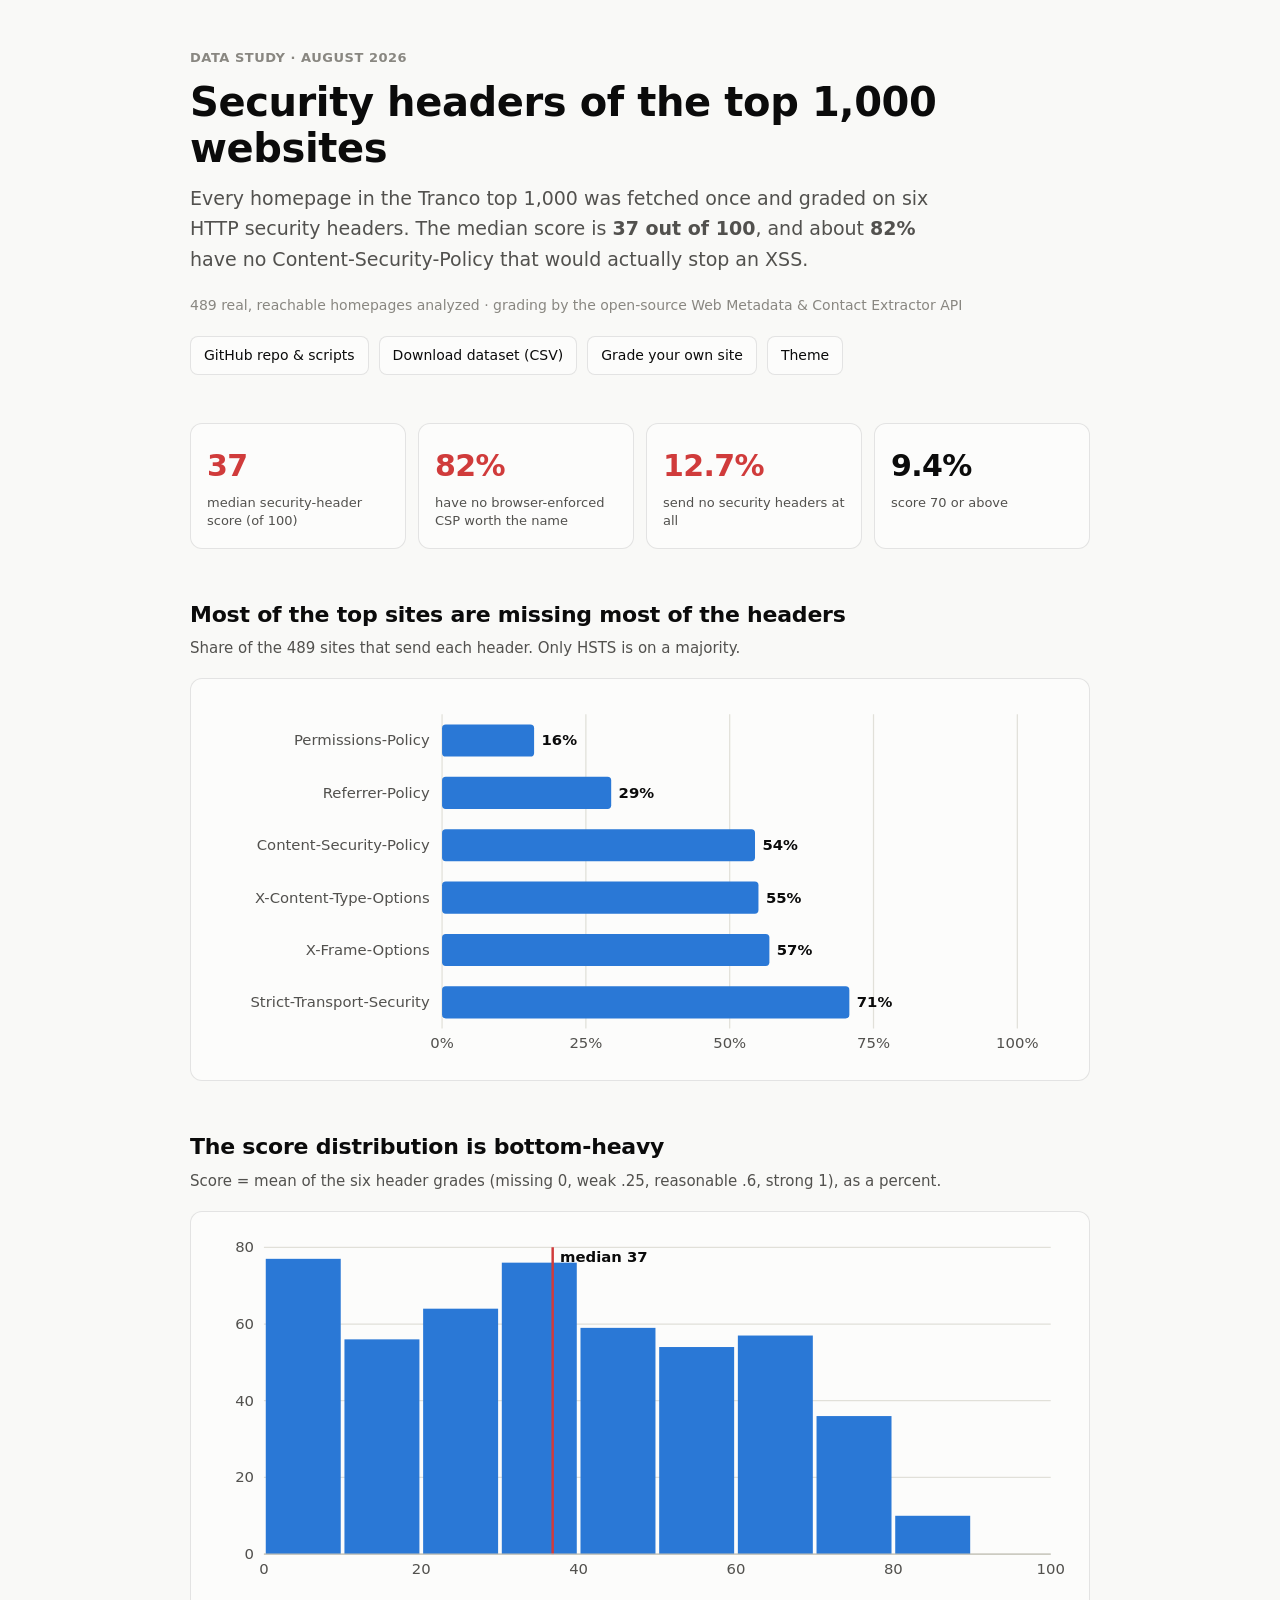
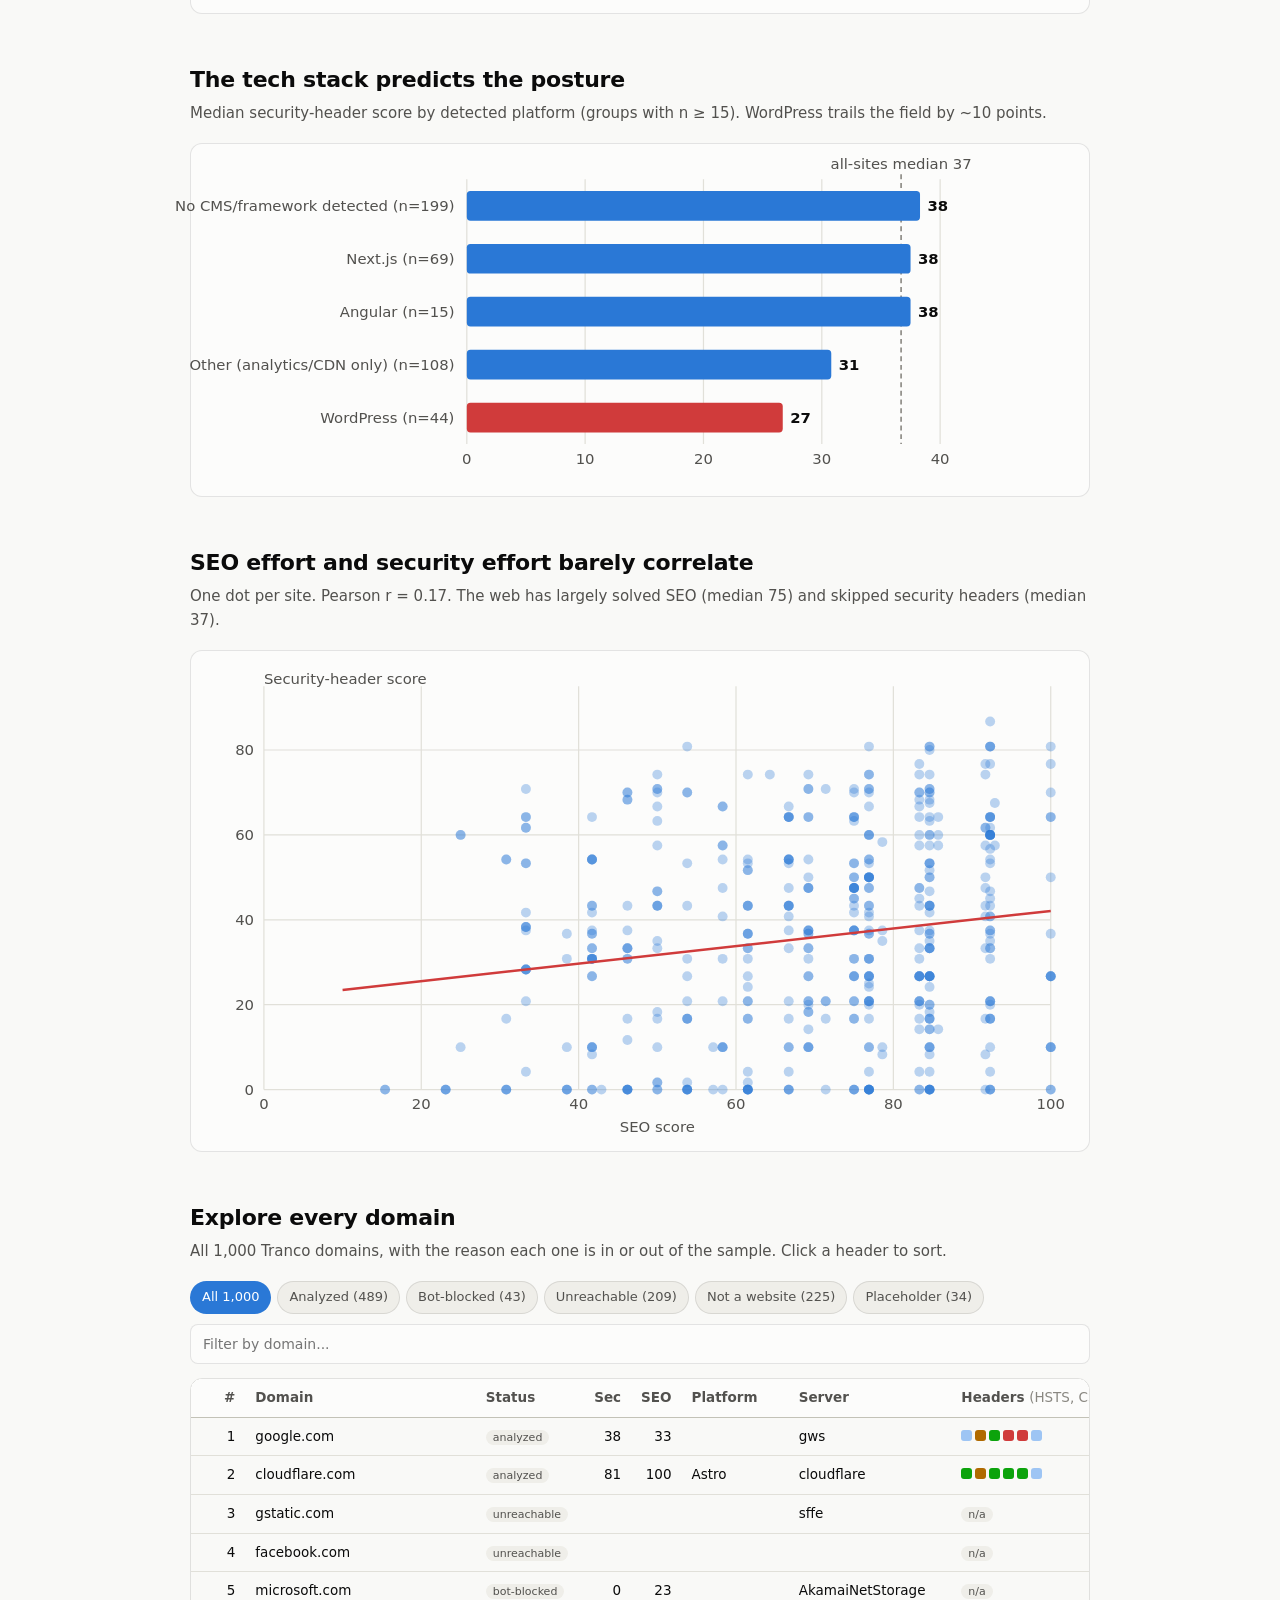
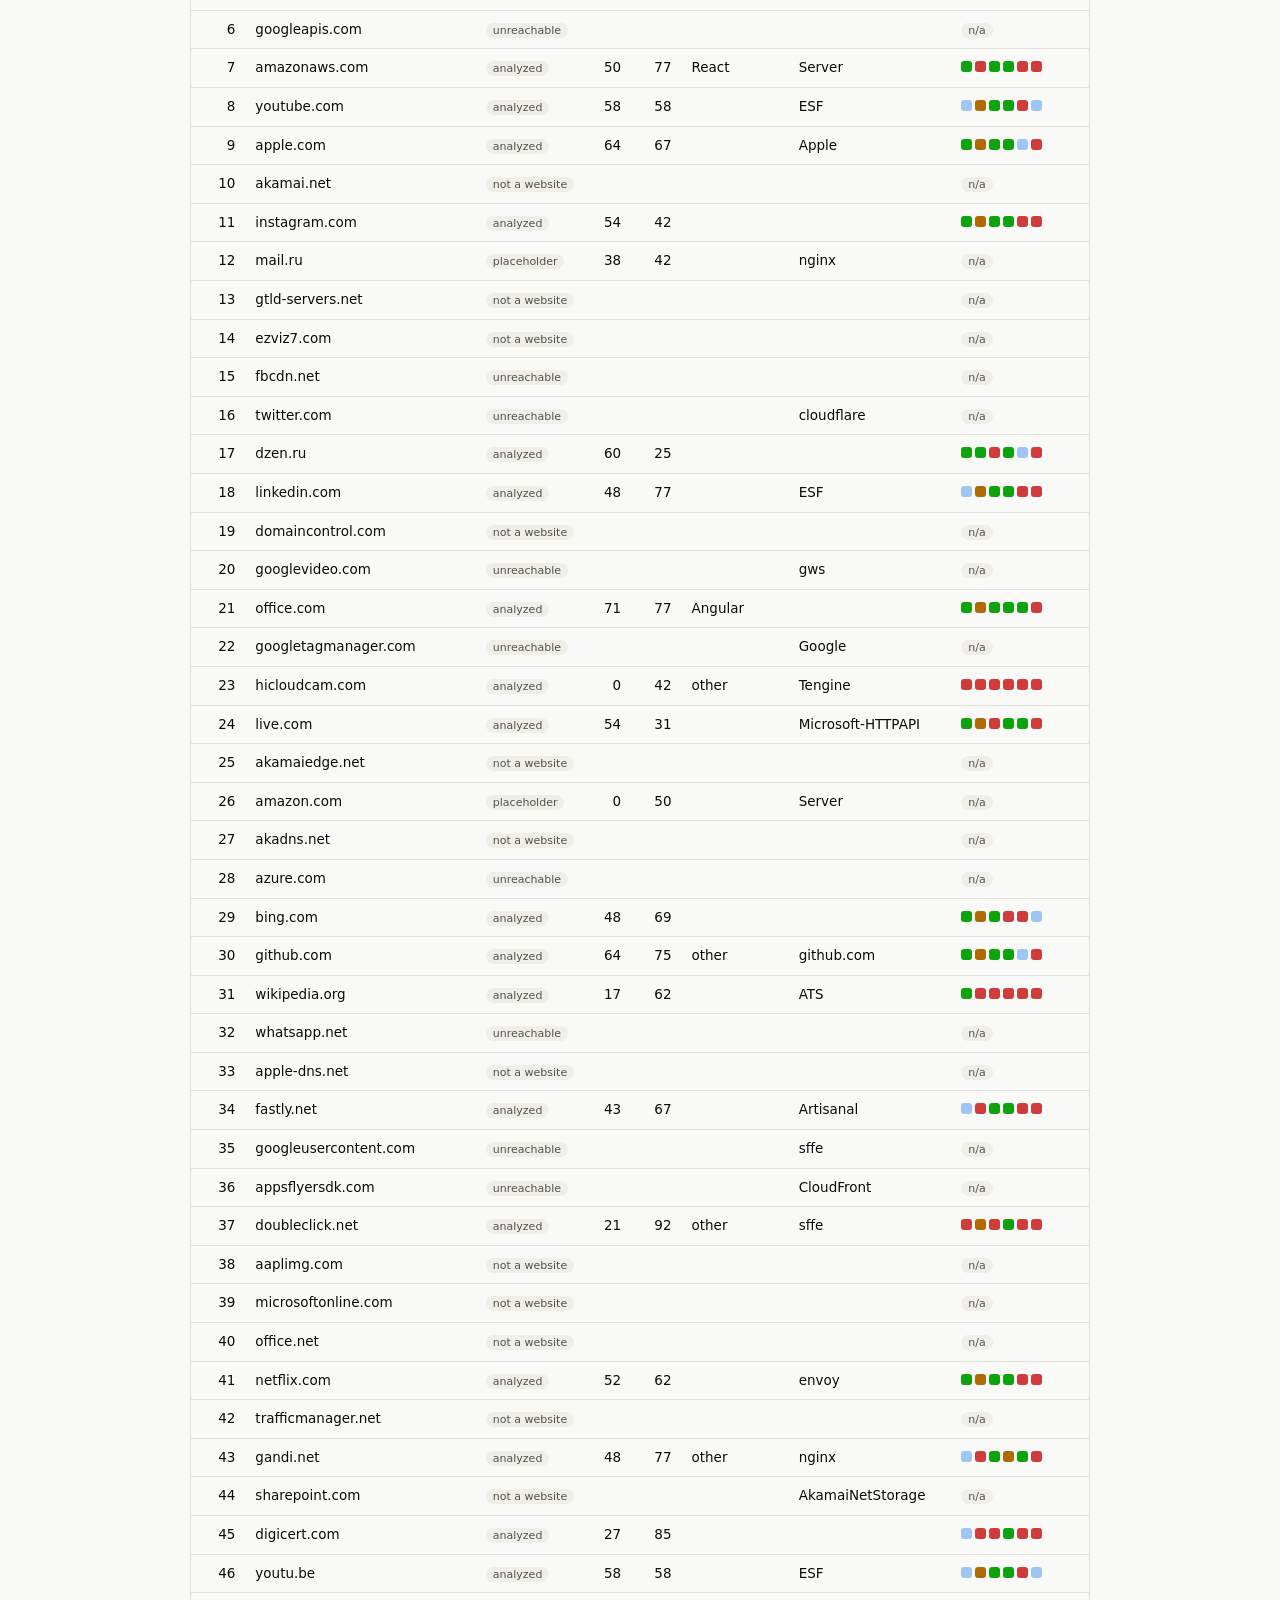
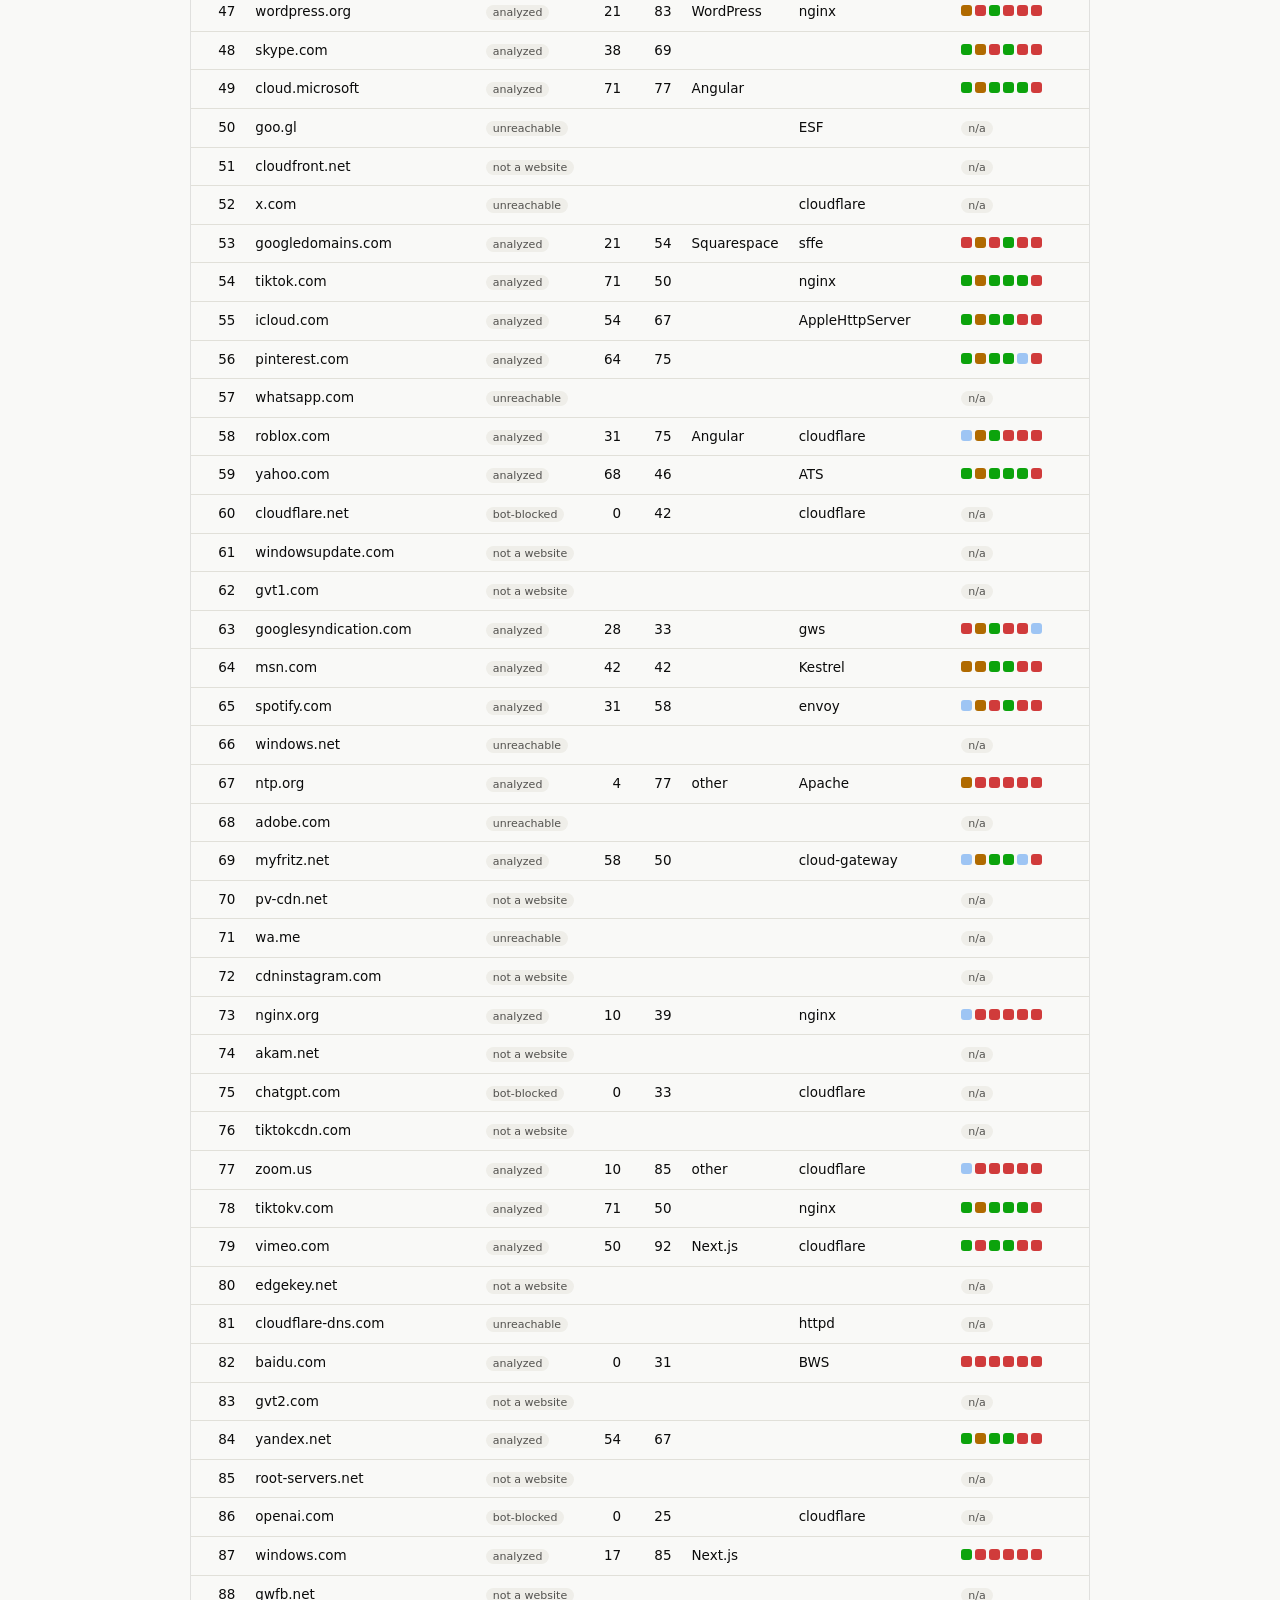
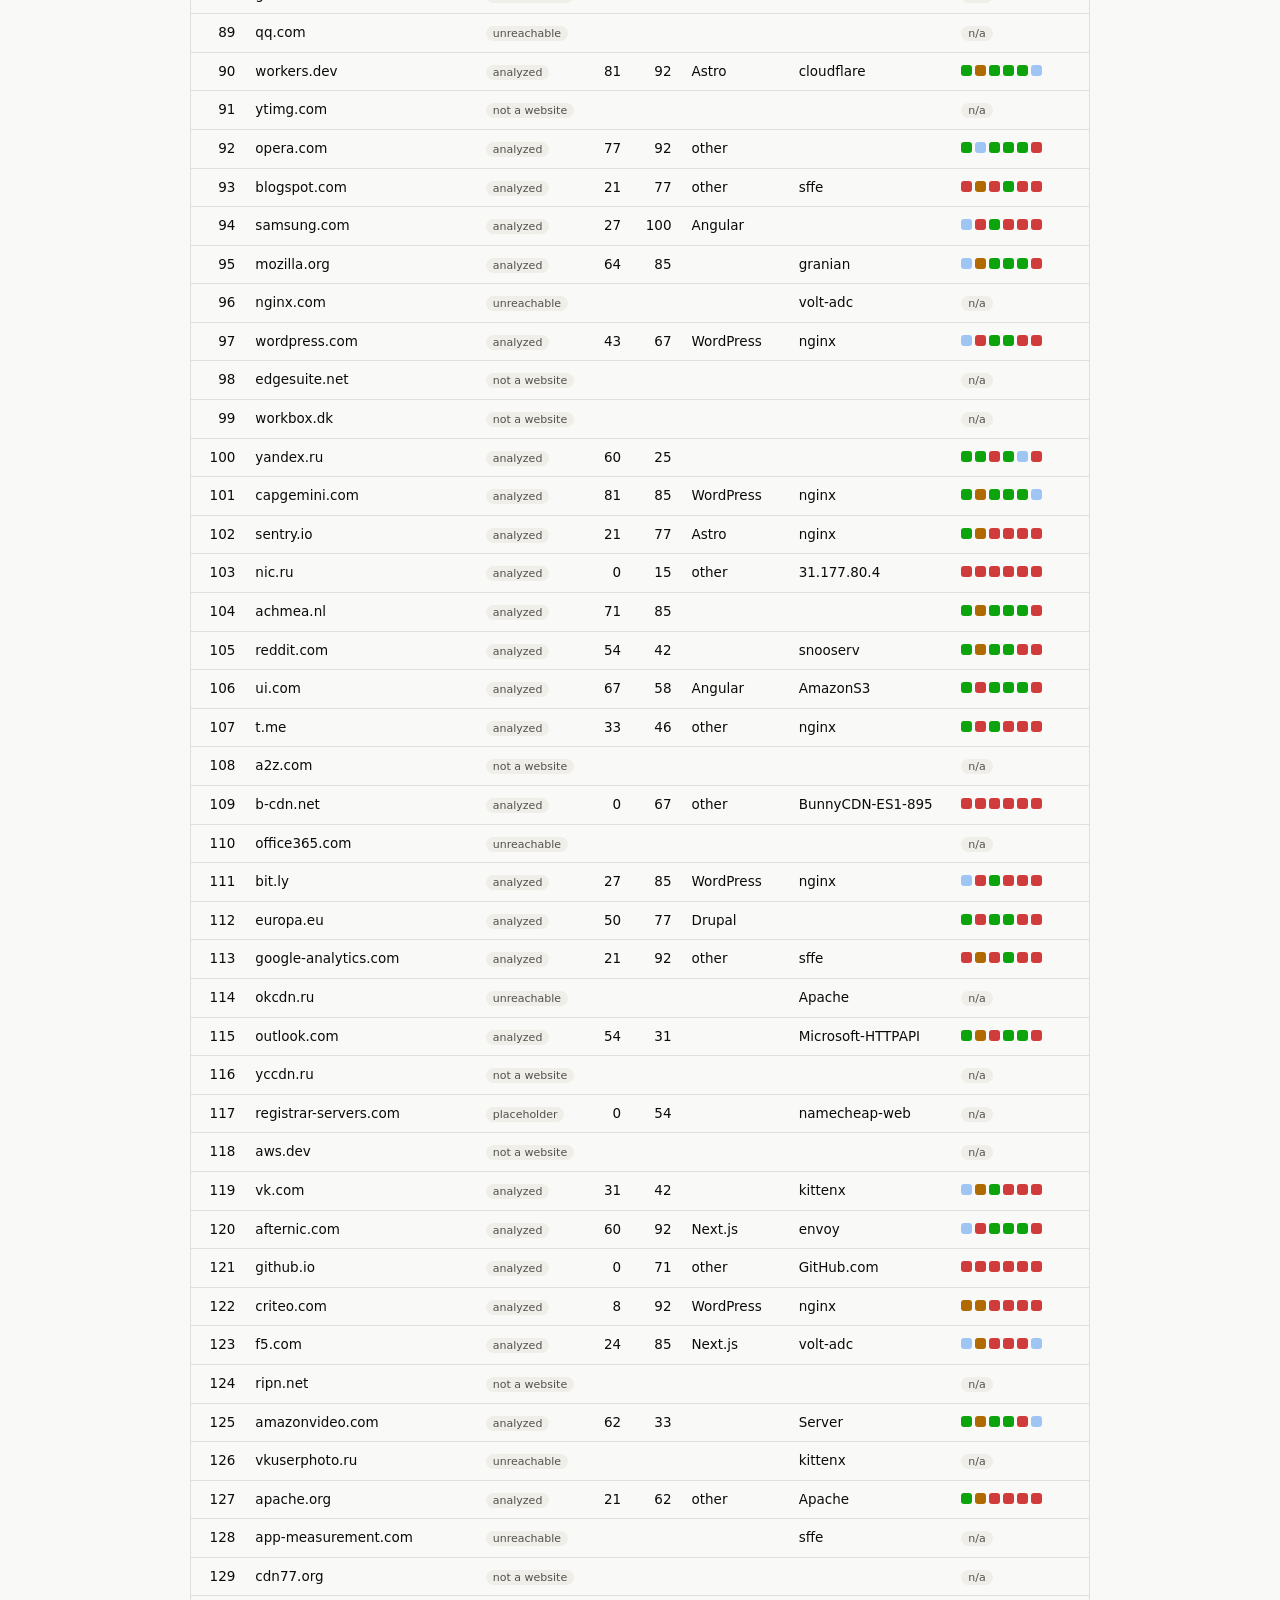
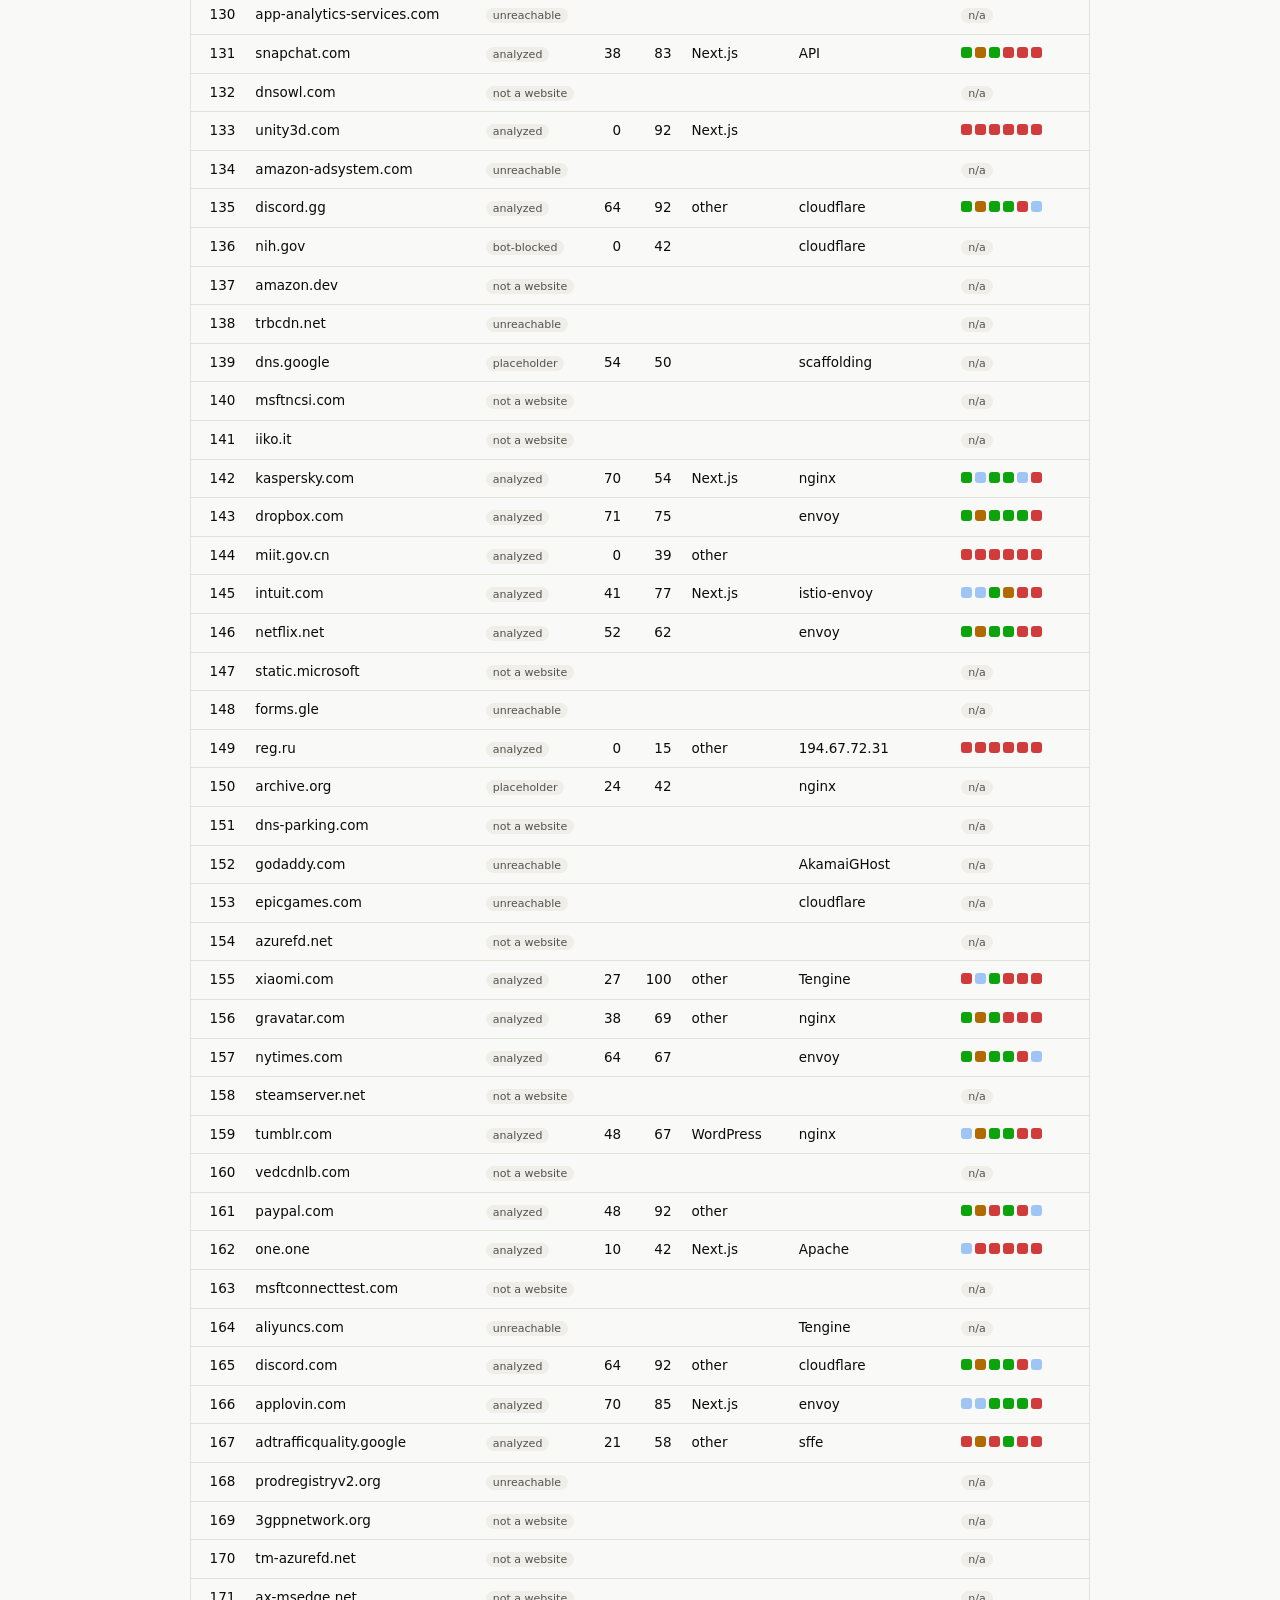
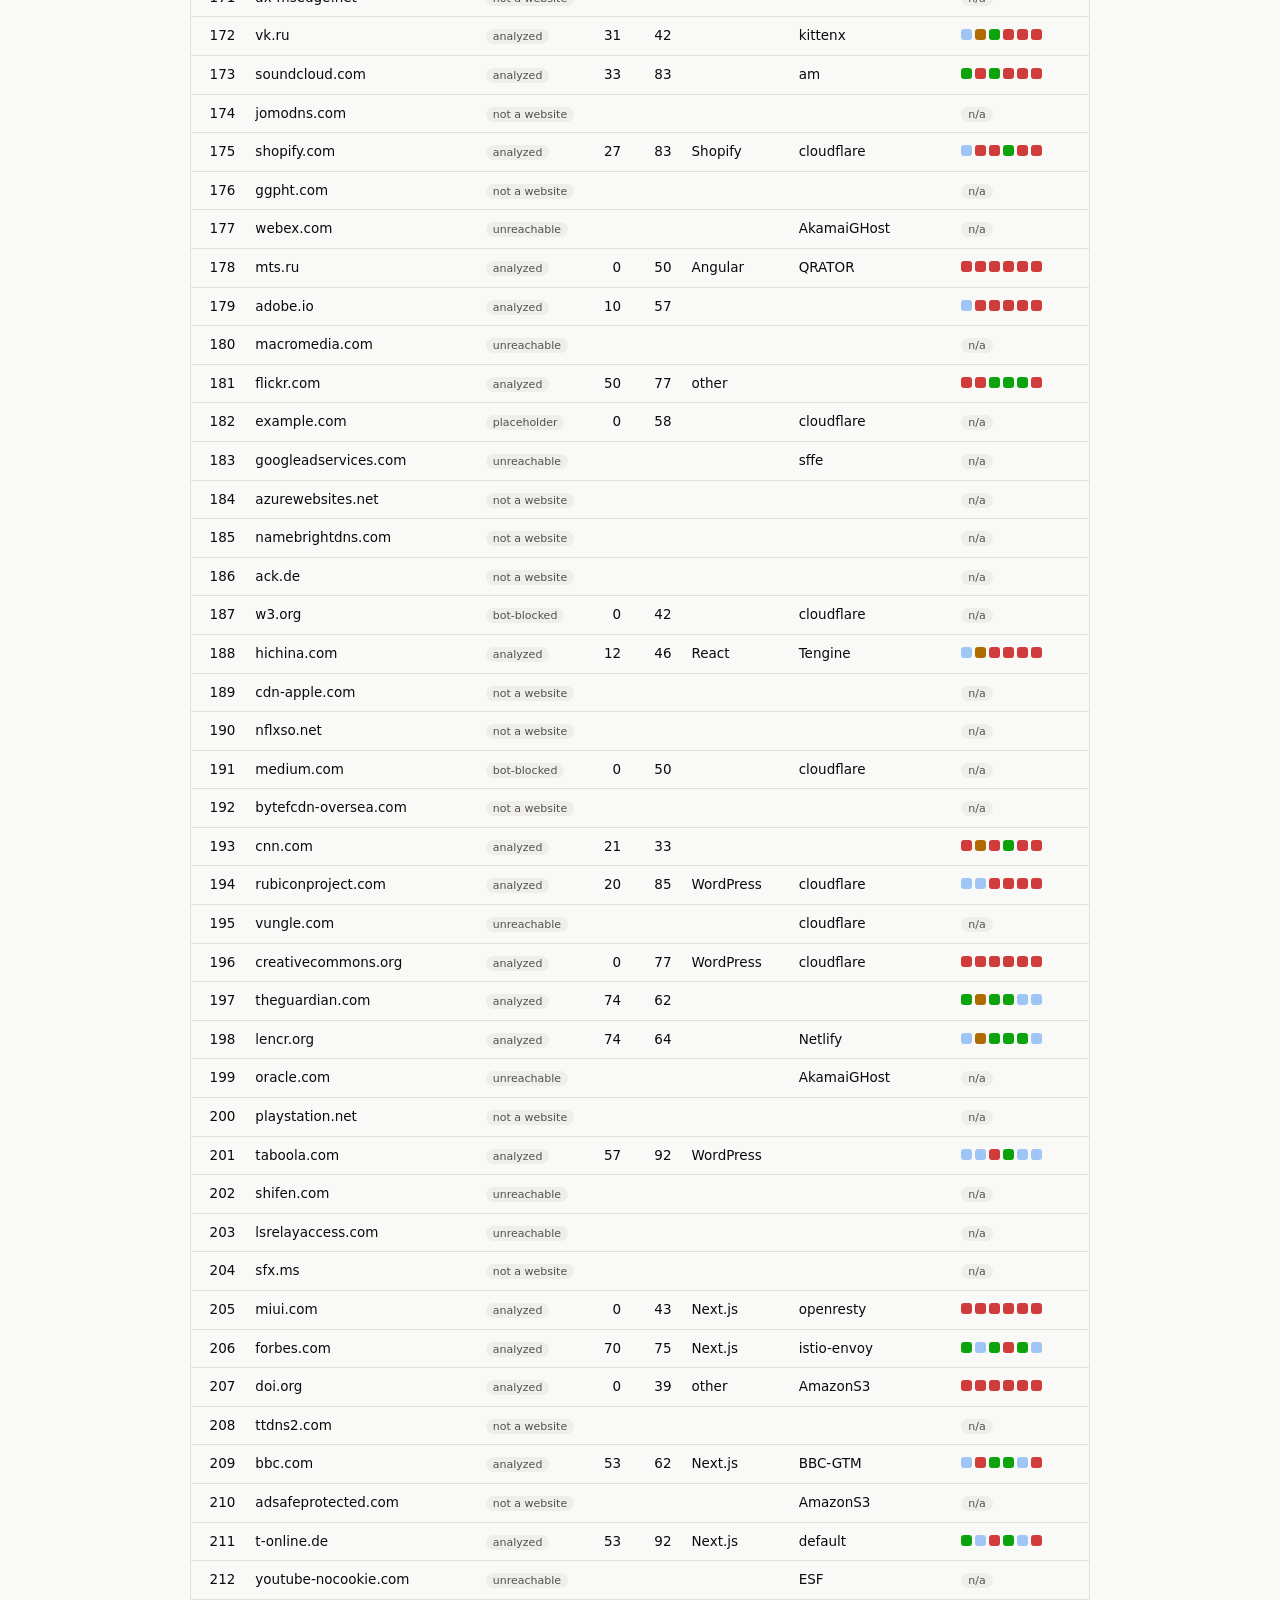
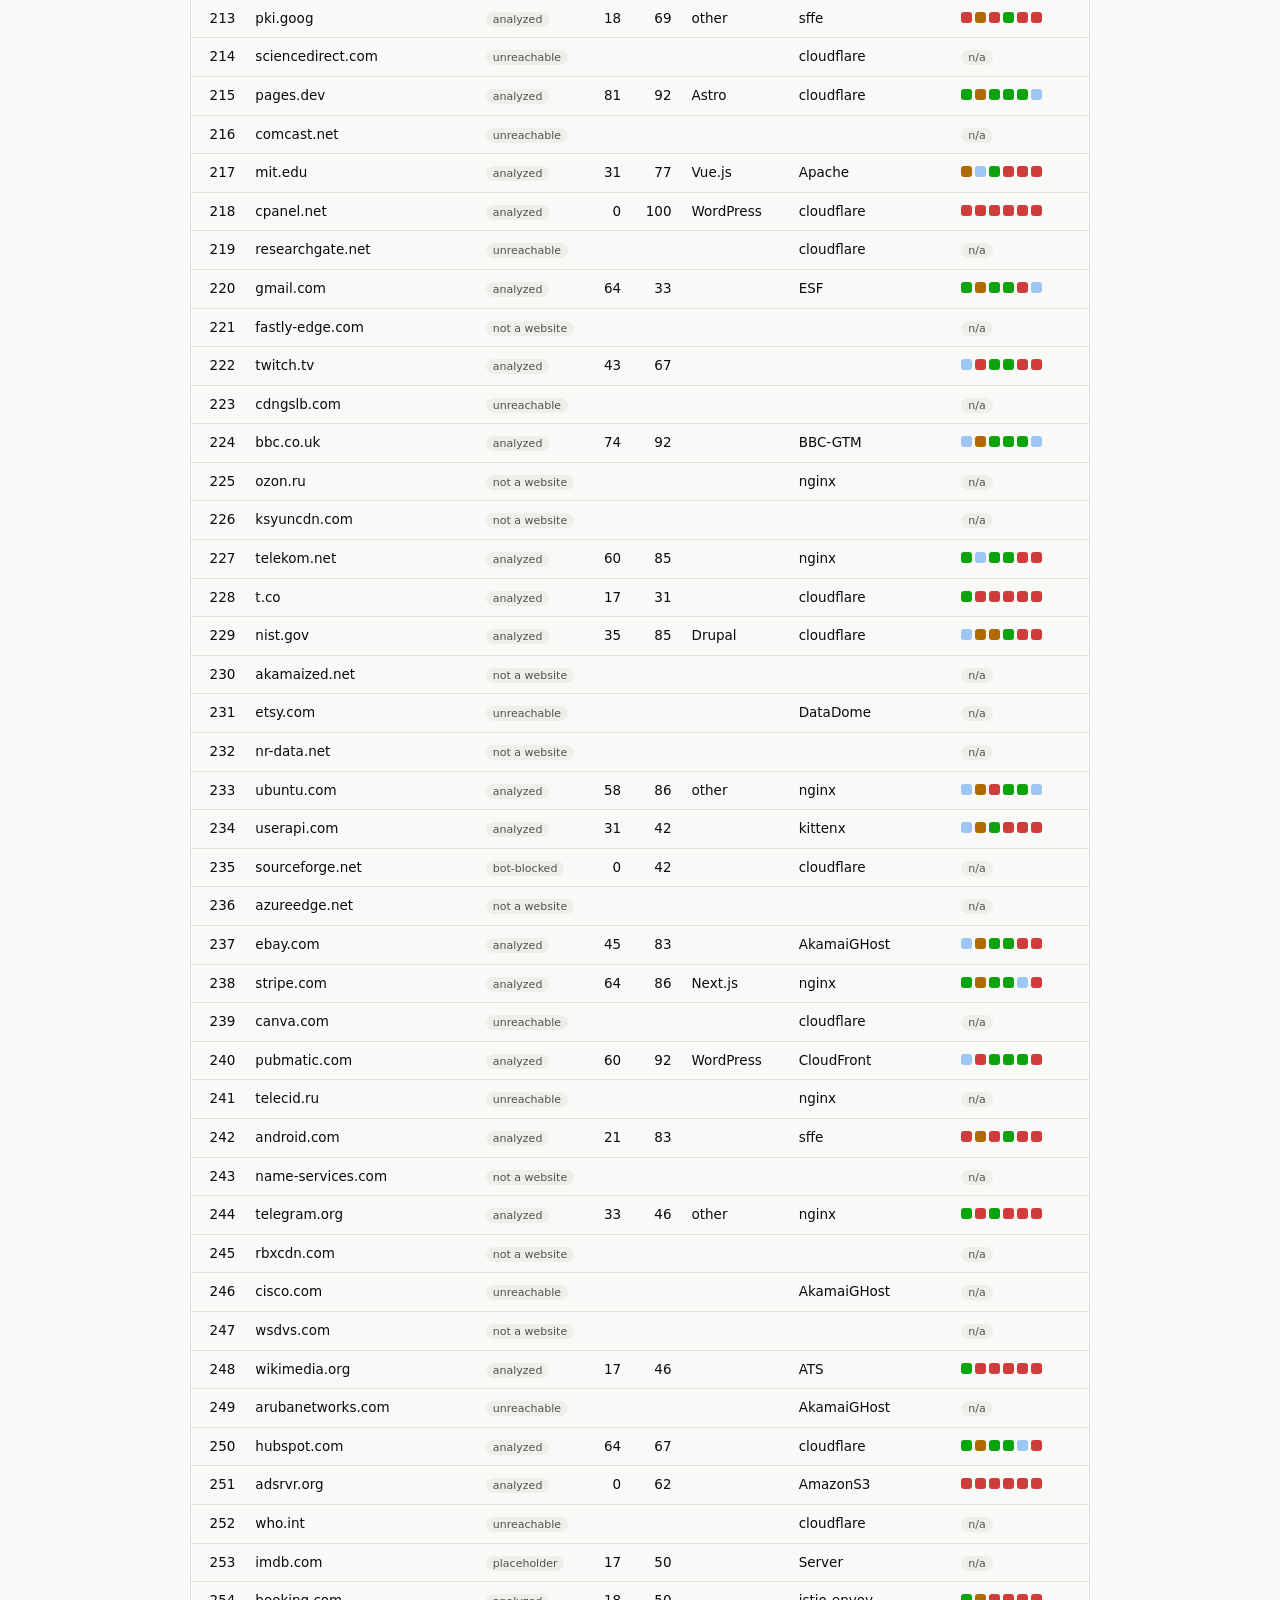
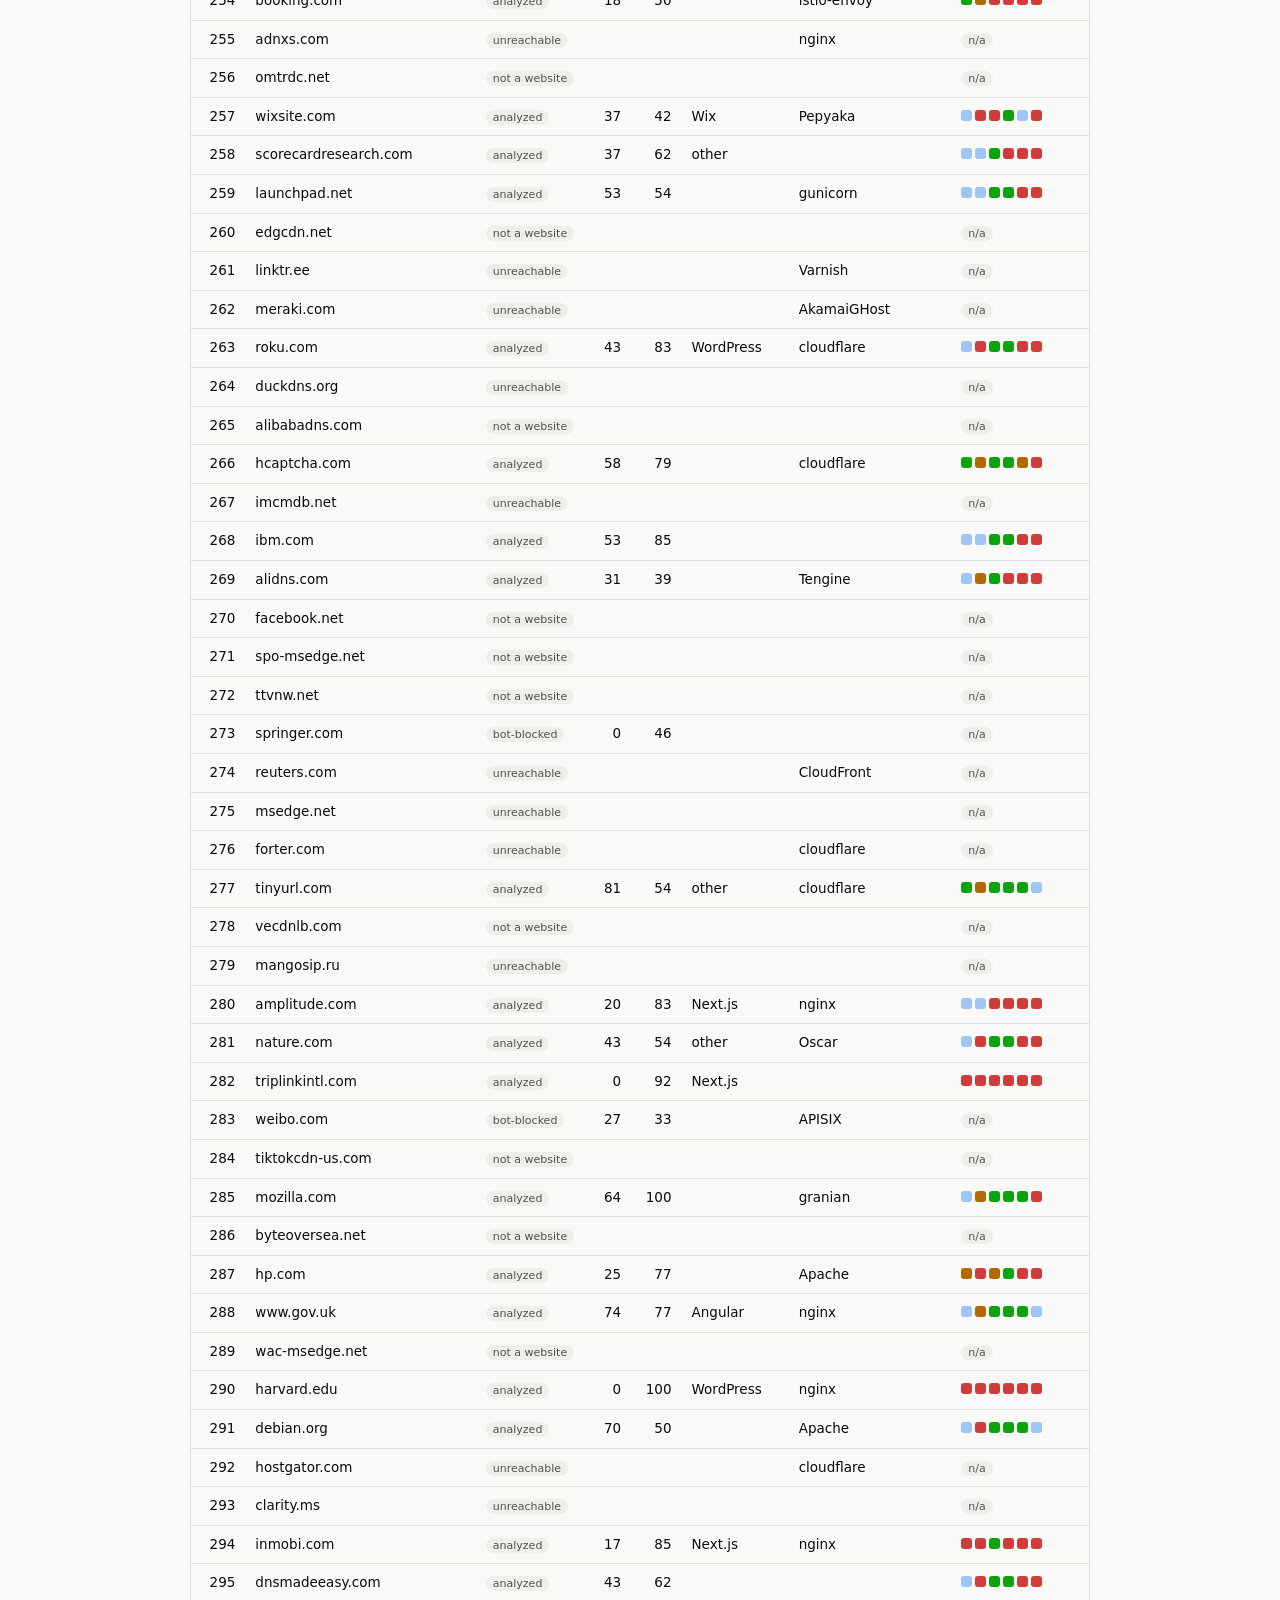
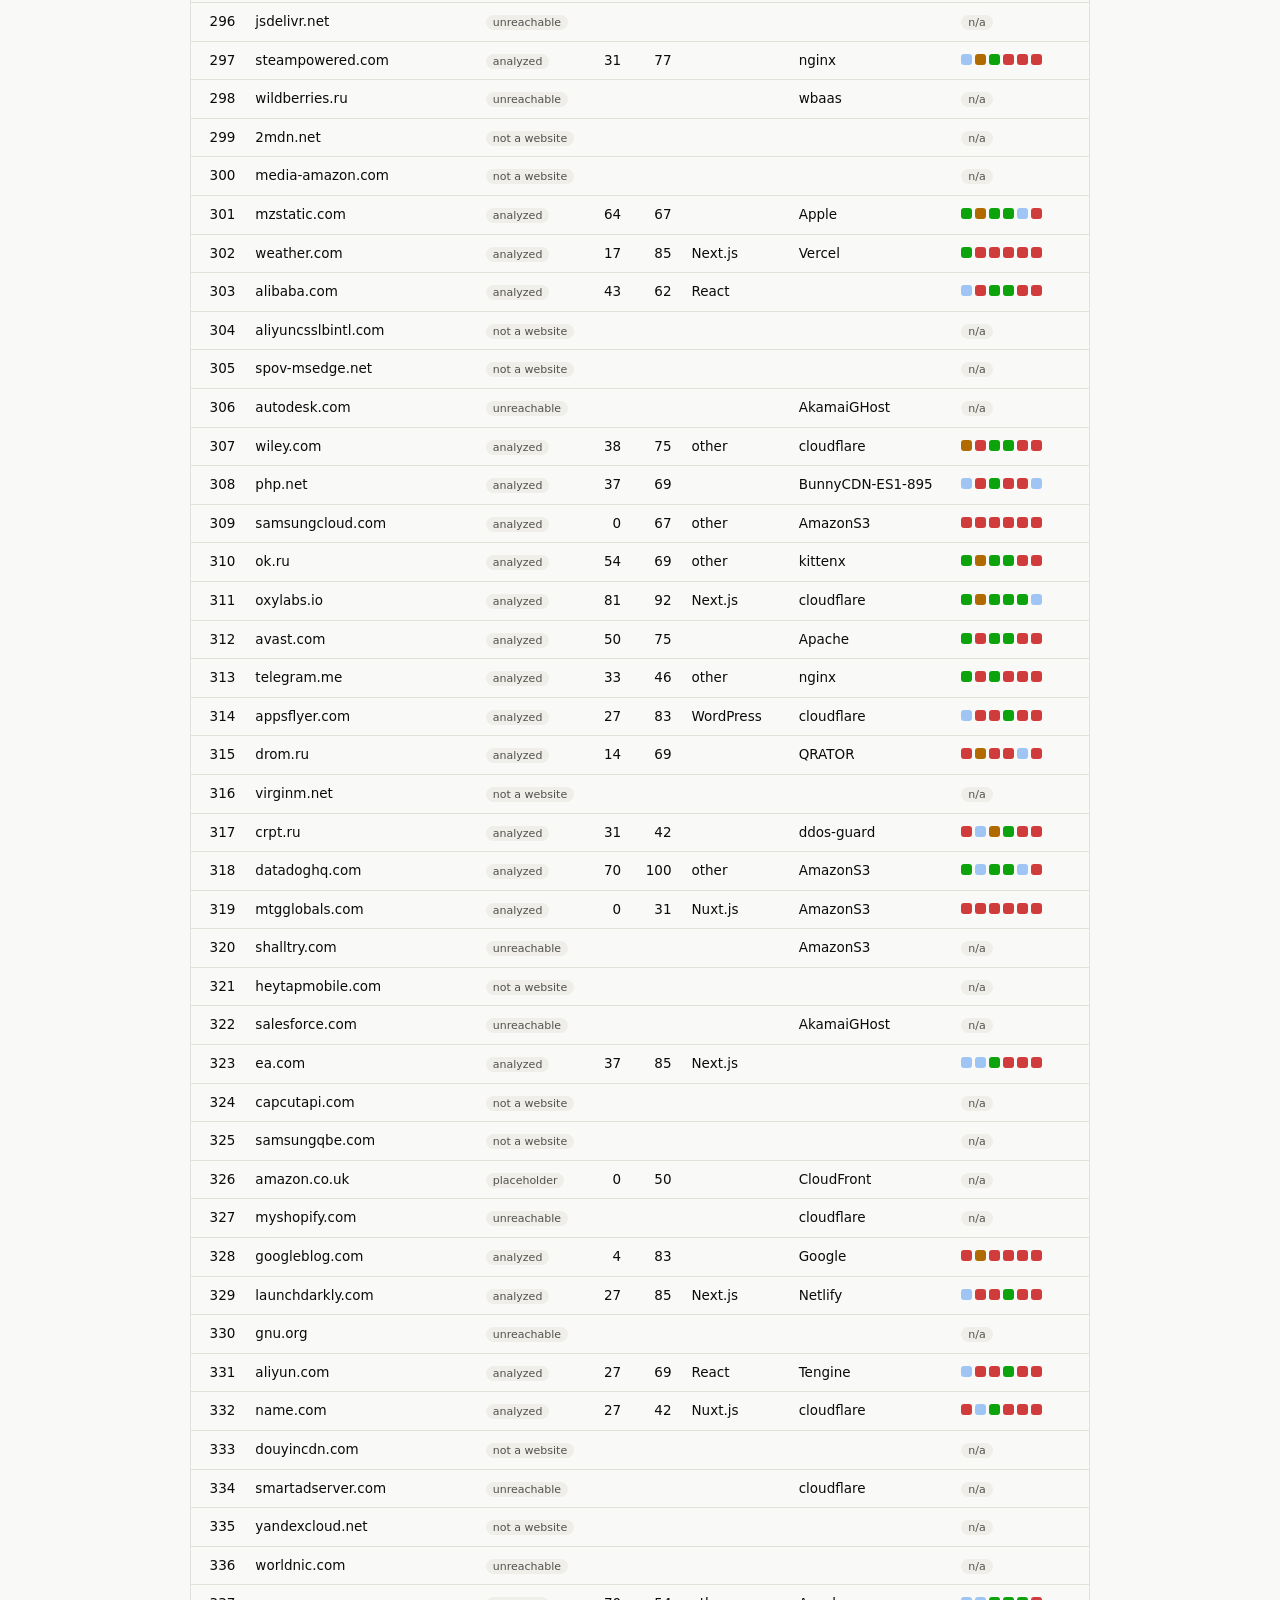
==== docs/index.html @ ee41d2f8 "Security headers of the top 1,000 websites: data study Scan of the Tranco top 1,000 homepages (Aug 2" ====
<!doctype html>
<html lang="en">
<head>
<meta charset="utf-8">
<meta name="viewport" content="width=device-width, initial-scale=1">
<title>Security headers of the top 1,000 websites</title>
<meta name="description" content="A snapshot of how the Tranco top 1,000 websites configure their HTTP security headers. Median score 37/100; 82% have no working Content-Security-Policy.">
<link rel="stylesheet" href="style.css">
</head>
<body>
<div class="wrap">

<header class="top">
  <div class="eyebrow">Data study &middot; August 2026</div>
  <h1>Security headers of the top 1,000 websites</h1>
  <p class="lede">Every homepage in the Tranco top&nbsp;1,000 was fetched once and graded on six
  HTTP security headers. The median score is <strong>37 out of 100</strong>, and about
  <strong>82%</strong> have no Content-Security-Policy that would actually stop an XSS.</p>
  <div class="meta">489 real, reachable homepages analyzed &middot; grading by the open-source Web Metadata &amp; Contact Extractor API</div>
  <div class="links">
    <a id="repo" href="#">GitHub repo &amp; scripts</a>
    <a id="csv" href="#">Download dataset (CSV)</a>
    <a id="api" href="#">Grade your own site</a>
    <button class="theme-btn" id="theme">Theme</button>
  </div>
</header>

<section class="tiles" id="tiles"></section>

<section class="block">
  <h2>Most of the top sites are missing most of the headers</h2>
  <p class="sub">Share of the 489 sites that send each header. Only HSTS is on a majority.</p>
  <div class="chart-card"><svg class="chart" id="c-adoption" viewBox="0 0 700 300"></svg></div>
</section>

<section class="block">
  <h2>The score distribution is bottom-heavy</h2>
  <p class="sub">Score = mean of the six header grades (missing 0, weak .25, reasonable .6, strong 1), as a percent.</p>
  <div class="chart-card"><svg class="chart" id="c-dist" viewBox="0 0 700 300"></svg></div>
</section>

<section class="block">
  <h2>The tech stack predicts the posture</h2>
  <p class="sub">Median security-header score by detected platform (groups with n&nbsp;&ge;&nbsp;15). WordPress trails the field by ~10 points.</p>
  <div class="chart-card"><svg class="chart" id="c-plat" viewBox="0 0 700 260"></svg></div>
</section>

<section class="block">
  <h2>SEO effort and security effort barely correlate</h2>
  <p class="sub">One dot per site. Pearson r = 0.17. The web has largely solved SEO (median 75) and skipped security headers (median 37).</p>
  <div class="chart-card"><svg class="chart" id="c-scatter" viewBox="0 0 700 380"></svg></div>
</section>

<section class="block explorer">
  <h2>Explore every domain</h2>
  <p class="sub">All 1,000 Tranco domains, with the reason each one is in or out of the sample. Click a header to sort.</p>
  <div class="controls">
    <div class="chips" id="chips"></div>
    <input class="search" id="search" type="search" placeholder="Filter by domain...">
  </div>
  <div class="tbl-scroll">
    <table>
      <thead><tr>
        <th class="num" data-k="r">#</th>
        <th data-k="d">Domain</th>
        <th data-k="c">Status</th>
        <th class="num" data-k="sec">Sec</th>
        <th class="num" data-k="seo">SEO</th>
        <th data-k="p">Platform</th>
        <th data-k="srv">Server</th>
        <th>Headers <span style="font-weight:400;color:var(--muted)">(HSTS, CSP, frame, nosniff, referrer, permissions)</span></th>
      </tr></thead>
      <tbody id="tbody"></tbody>
    </table>
  </div>
  <div class="legend">
    <span><i class="d d3"></i> strong</span>
    <span><i class="d d2"></i> reasonable</span>
    <span><i class="d d1"></i> weak / report-only</span>
    <span><i class="d d0"></i> missing</span>
    <span class="count" id="count"></span>
  </div>
</section>

<section class="block method">
  <h2>Method &amp; limitations</h2>
  <p>One <code>GET https://&lt;domain&gt;</code> per site in August 2026, redirects followed, from a
  single European vantage point. Headers graded by the open-source Web Metadata &amp; Contact
  Extractor API: a CSP containing <code>unsafe-inline</code>, <code>unsafe-eval</code> or a
  wildcard source is graded <b>weak</b>, not strong.</p>
  <p>Of the 1,000 Tranco domains: 225 are infrastructure (DNS-only CDN / cloud endpoints that
  serve no site), 209 were unreachable (timeout, geo-block, paywall, apex quirk), 43 returned a
  bot-challenge or WAF page, and 34 served a placeholder. The 489 that remain are what every
  figure here is based on. The excluded sites lean toward the heavily bot-protected, so the real
  picture is if anything slightly worse than shown.</p>
  <p>Code, raw responses and this page are MIT-licensed in the repo. The domain list is from
  <a href="https://tranco-list.eu/">Tranco</a> and carries its own terms.</p>
</section>

<footer>
  Built with the <a id="api2" href="#">Web Metadata &amp; Contact Extractor API</a>.
  Reproduce it: <code>python scan.py 1000 &amp;&amp; python analyze.py &amp;&amp; python make_charts.py</code>.
</footer>

</div>
<div class="tip" id="tip"></div>
<script src="data.js"></script>
<script src="app.js"></script>
</body>
</html>
---- docs/style.css ----
:root {
  color-scheme: light;
  --plane:        #f9f9f7;
  --surface:      #fcfcfb;
  --ink:          #0b0b0b;
  --ink-2:        #52514e;
  --muted:        #898781;
  --grid:         #e1e0d9;
  --base:         #c3c2b7;
  --border:       rgba(11,11,11,0.10);
  --blue:         #2a78d6;
  --blue-soft:    #9ec5f4;
  --red:          #d03b3b;
  --good:         #0ca30c;
  --warn:         #b06a00;
  --chip:         #efeee9;
}
@media (prefers-color-scheme: dark) {
  :root:not([data-theme="light"]) {
    color-scheme: dark;
    --plane:      #0d0d0d;
    --surface:    #1a1a19;
    --ink:        #ffffff;
    --ink-2:      #c3c2b7;
    --muted:      #8f8d86;
    --grid:       #2c2c2a;
    --base:       #383835;
    --border:     rgba(255,255,255,0.10);
    --blue:       #3987e5;
    --blue-soft:  #29466b;
    --red:        #e66767;
    --good:       #1fb01f;
    --warn:       #d69a3a;
    --chip:       #26261f;
  }
}
:root[data-theme="dark"] {
  color-scheme: dark;
  --plane:      #0d0d0d;
  --surface:    #1a1a19;
  --ink:        #ffffff;
  --ink-2:      #c3c2b7;
  --muted:      #8f8d86;
  --grid:       #2c2c2a;
  --base:       #383835;
  --border:     rgba(255,255,255,0.10);
  --blue:       #3987e5;
  --blue-soft:  #29466b;
  --red:        #e66767;
  --good:       #1fb01f;
  --warn:       #d69a3a;
  --chip:       #26261f;
}

* { box-sizing: border-box; }
body {
  margin: 0;
  background: var(--plane);
  color: var(--ink);
  font: 16px/1.6 system-ui, -apple-system, "Segoe UI", Roboto, sans-serif;
  -webkit-font-smoothing: antialiased;
}
.wrap { max-width: 940px; margin: 0 auto; padding: 0 20px; }
a { color: var(--blue); text-decoration: none; }
a:hover { text-decoration: underline; }

header.top { padding: 48px 0 8px; }
.eyebrow { font-size: 13px; letter-spacing: .04em; text-transform: uppercase; color: var(--muted); font-weight: 600; }
h1 { font-size: clamp(28px, 5vw, 40px); line-height: 1.15; margin: 10px 0 12px; letter-spacing: -0.01em; }
.lede { font-size: 19px; color: var(--ink-2); margin: 0 0 20px; max-width: 62ch; }
.meta { font-size: 14px; color: var(--muted); }
.links { display: flex; flex-wrap: wrap; gap: 10px; margin: 20px 0 0; }
.links a, .theme-btn {
  border: 1px solid var(--border); background: var(--surface); color: var(--ink);
  padding: 7px 13px; border-radius: 8px; font-size: 14px; font-weight: 500; cursor: pointer;
}
.links a:hover { text-decoration: none; border-color: var(--base); }
.theme-btn { font: inherit; font-size: 14px; }

.tiles { display: grid; grid-template-columns: repeat(4, 1fr); gap: 12px; margin: 40px 0 8px; }
.tile { background: var(--surface); border: 1px solid var(--border); border-radius: 12px; padding: 18px 16px; }
.tile .n { font-size: 30px; font-weight: 700; letter-spacing: -0.02em; }
.tile .n.bad { color: var(--red); }
.tile .k { font-size: 13px; color: var(--ink-2); margin-top: 4px; line-height: 1.4; }
@media (max-width: 720px) { .tiles { grid-template-columns: repeat(2, 1fr); } }

section.block { margin: 48px 0; }
section.block > h2 { font-size: 22px; margin: 0 0 4px; letter-spacing: -0.01em; }
section.block > p.sub { color: var(--ink-2); margin: 0 0 18px; font-size: 15px; }

.chart-card { background: var(--surface); border: 1px solid var(--border); border-radius: 12px; padding: 18px 16px 12px; }
svg.chart { display: block; width: 100%; height: auto; overflow: visible; }
svg.chart text { fill: var(--ink-2); font: 12px system-ui, sans-serif; }
svg.chart .val { fill: var(--ink); font-weight: 600; }
svg.chart .grid { stroke: var(--grid); stroke-width: 1; }
svg.chart .axis { stroke: var(--base); stroke-width: 1; }
svg.chart .bar { fill: var(--blue); }
svg.chart .bar.hl { fill: var(--red); }
svg.chart .dot { fill: var(--blue); fill-opacity: .32; }
svg.chart .trend { stroke: var(--red); stroke-width: 2; fill: none; }
svg.chart .med { stroke: var(--red); stroke-width: 2; stroke-dasharray: 0; }
svg.chart .refline { stroke: var(--muted); stroke-width: 1.3; stroke-dasharray: 4 3; }
svg.chart .hit { fill: transparent; cursor: crosshair; }
svg.chart .hit:hover + .bar, svg.chart .bar.on { fill-opacity: .82; }

.tip {
  position: fixed; z-index: 50; pointer-events: none; opacity: 0; transition: opacity .1s;
  background: var(--ink); color: var(--plane); font-size: 12.5px; line-height: 1.45;
  padding: 7px 10px; border-radius: 7px; max-width: 260px;
}
.tip.show { opacity: 1; }
.tip b { color: var(--surface); }

.explorer .controls { display: flex; flex-wrap: wrap; gap: 10px; align-items: center; margin-bottom: 14px; }
.chips { display: flex; flex-wrap: wrap; gap: 6px; }
.chip {
  border: 1px solid var(--border); background: var(--chip); color: var(--ink-2);
  padding: 5px 11px; border-radius: 999px; font-size: 13px; cursor: pointer; font: inherit; font-size: 13px;
}
.chip.on { background: var(--blue); color: #fff; border-color: transparent; }
input.search {
  flex: 1; min-width: 180px; padding: 8px 12px; border-radius: 8px;
  border: 1px solid var(--border); background: var(--surface); color: var(--ink); font: inherit; font-size: 14px;
}
.tbl-scroll { overflow-x: auto; border: 1px solid var(--border); border-radius: 12px; }
table { border-collapse: collapse; width: 100%; font-size: 13.5px; }
th, td { text-align: left; padding: 8px 10px; white-space: nowrap; }
thead th {
  position: sticky; top: 0; background: var(--surface); color: var(--ink-2);
  font-weight: 600; cursor: pointer; border-bottom: 1px solid var(--base); user-select: none;
}
thead th.num, td.num { text-align: right; font-variant-numeric: tabular-nums; }
tbody tr { border-bottom: 1px solid var(--grid); }
tbody tr:last-child { border-bottom: 0; }
tbody tr:hover { background: var(--chip); }
.dots { display: inline-flex; gap: 3px; }
.d { width: 11px; height: 11px; border-radius: 3px; display: inline-block; }
.d0 { background: var(--red); }
.d1 { background: var(--warn); }
.d2 { background: var(--blue-soft); }
.d3 { background: var(--good); }
.d.na { background: var(--grid); }
.pill { font-size: 11px; padding: 1px 7px; border-radius: 999px; background: var(--chip); color: var(--ink-2); }
.count { font-size: 13px; color: var(--muted); margin-left: auto; }

.legend { display: flex; flex-wrap: wrap; gap: 14px; font-size: 12.5px; color: var(--ink-2); margin-top: 10px; }
.legend span { display: inline-flex; align-items: center; gap: 5px; }

.method { font-size: 14.5px; color: var(--ink-2); }
.method h2 { color: var(--ink); }
.method code { background: var(--chip); padding: 1px 5px; border-radius: 4px; font-size: 13px; }

footer { margin: 56px 0 40px; padding-top: 20px; border-top: 1px solid var(--border); font-size: 13.5px; color: var(--muted); }
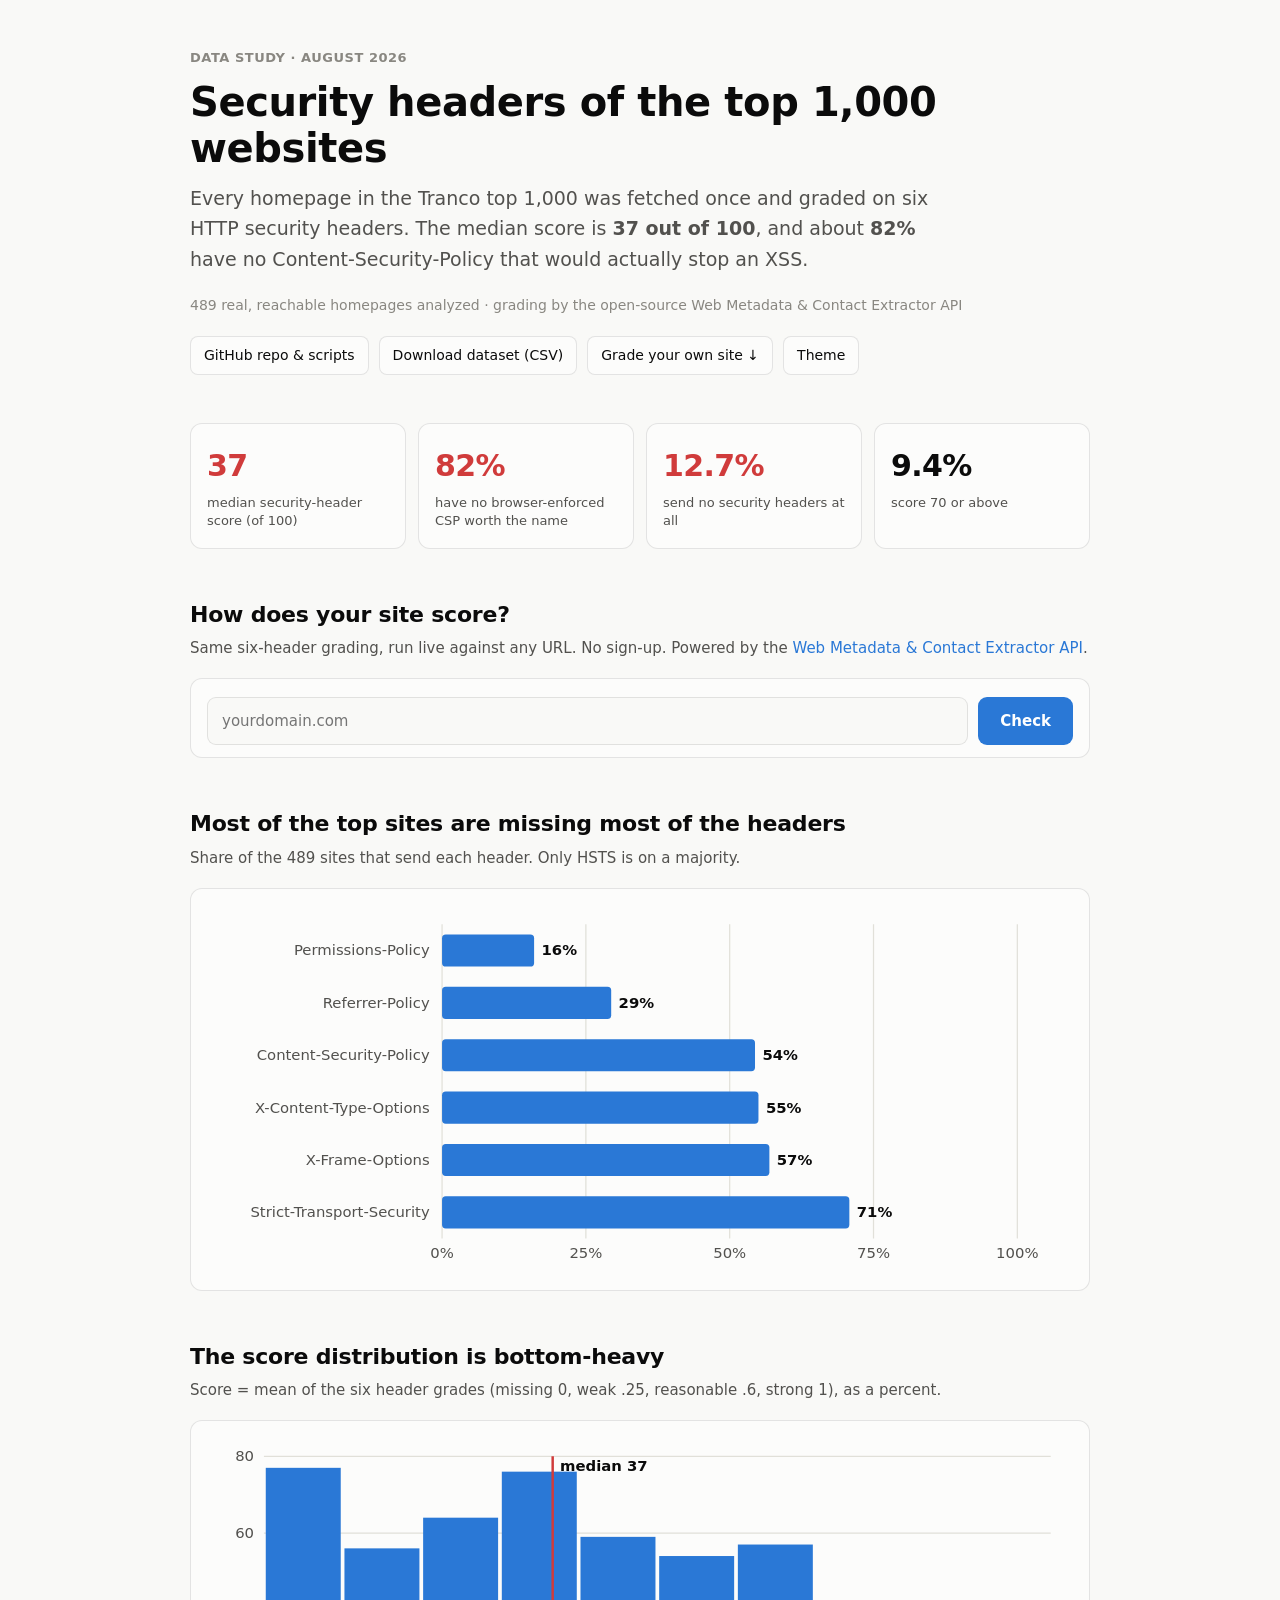
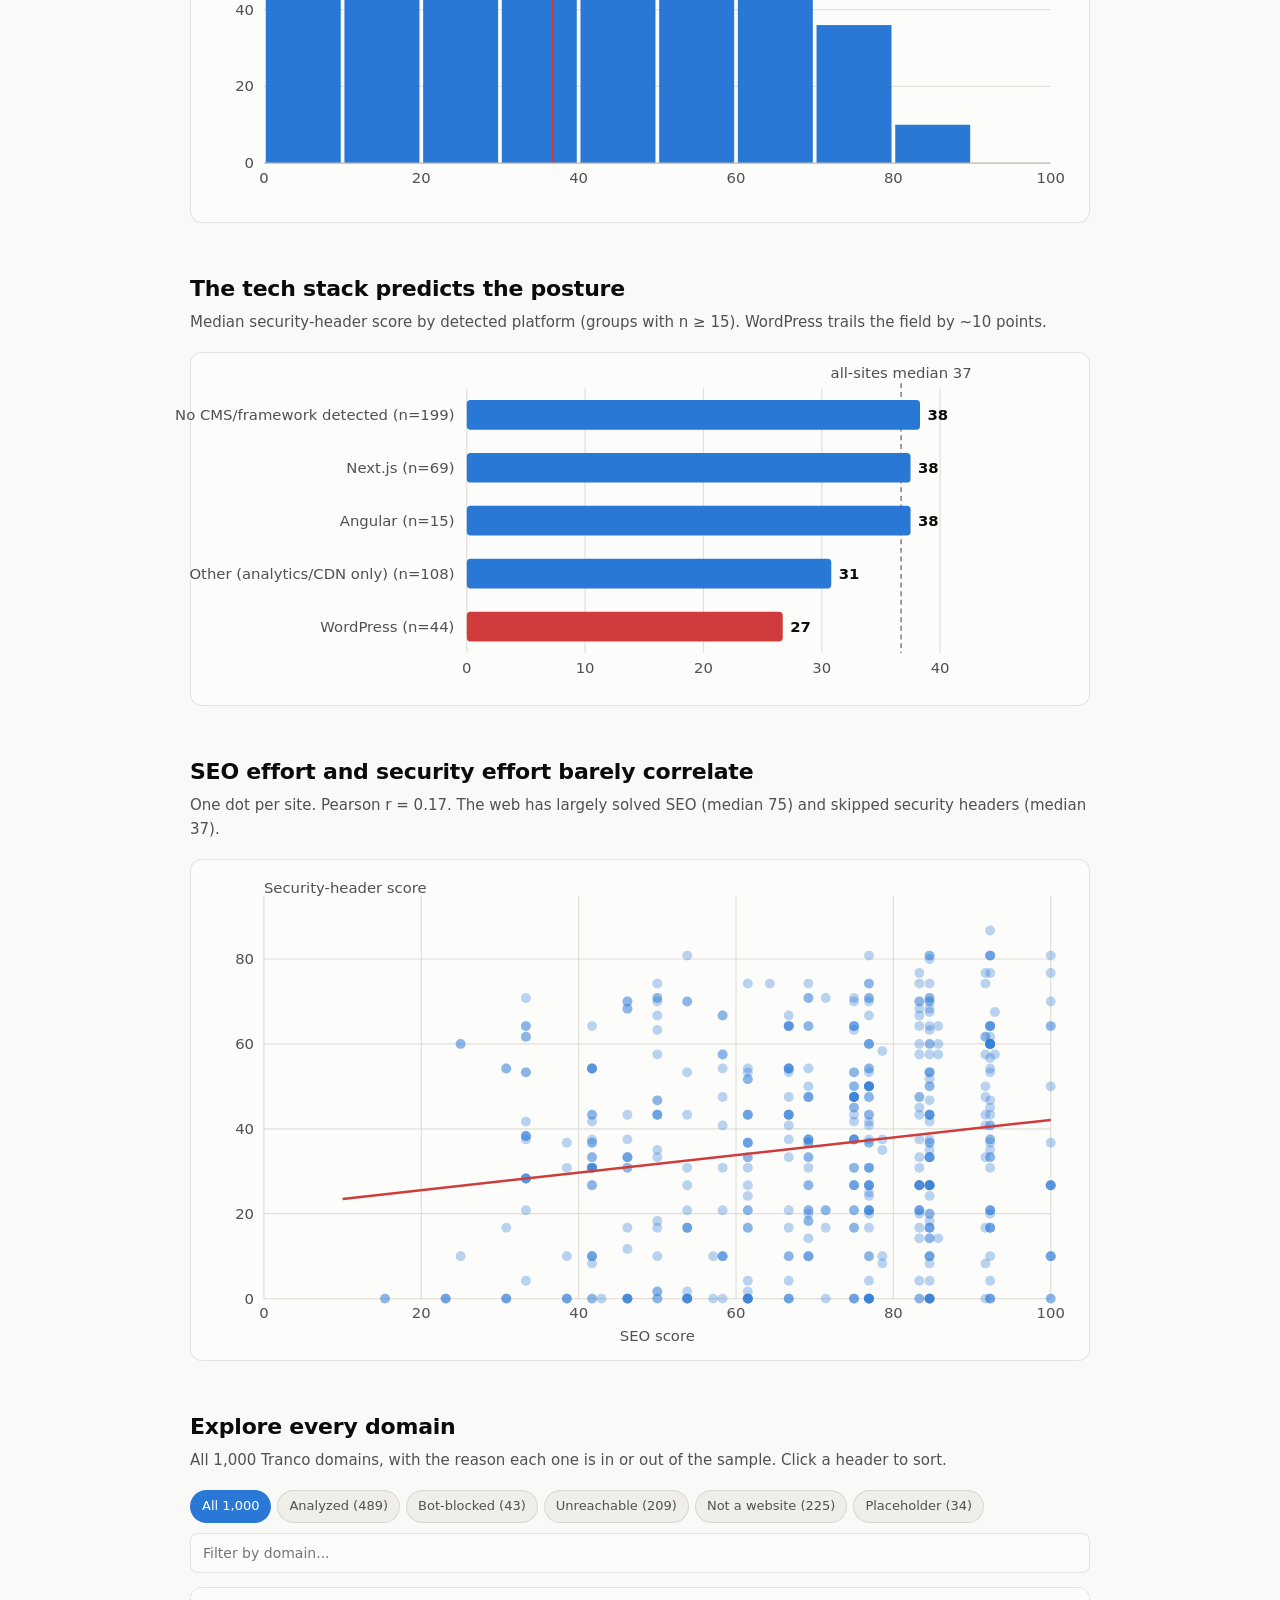
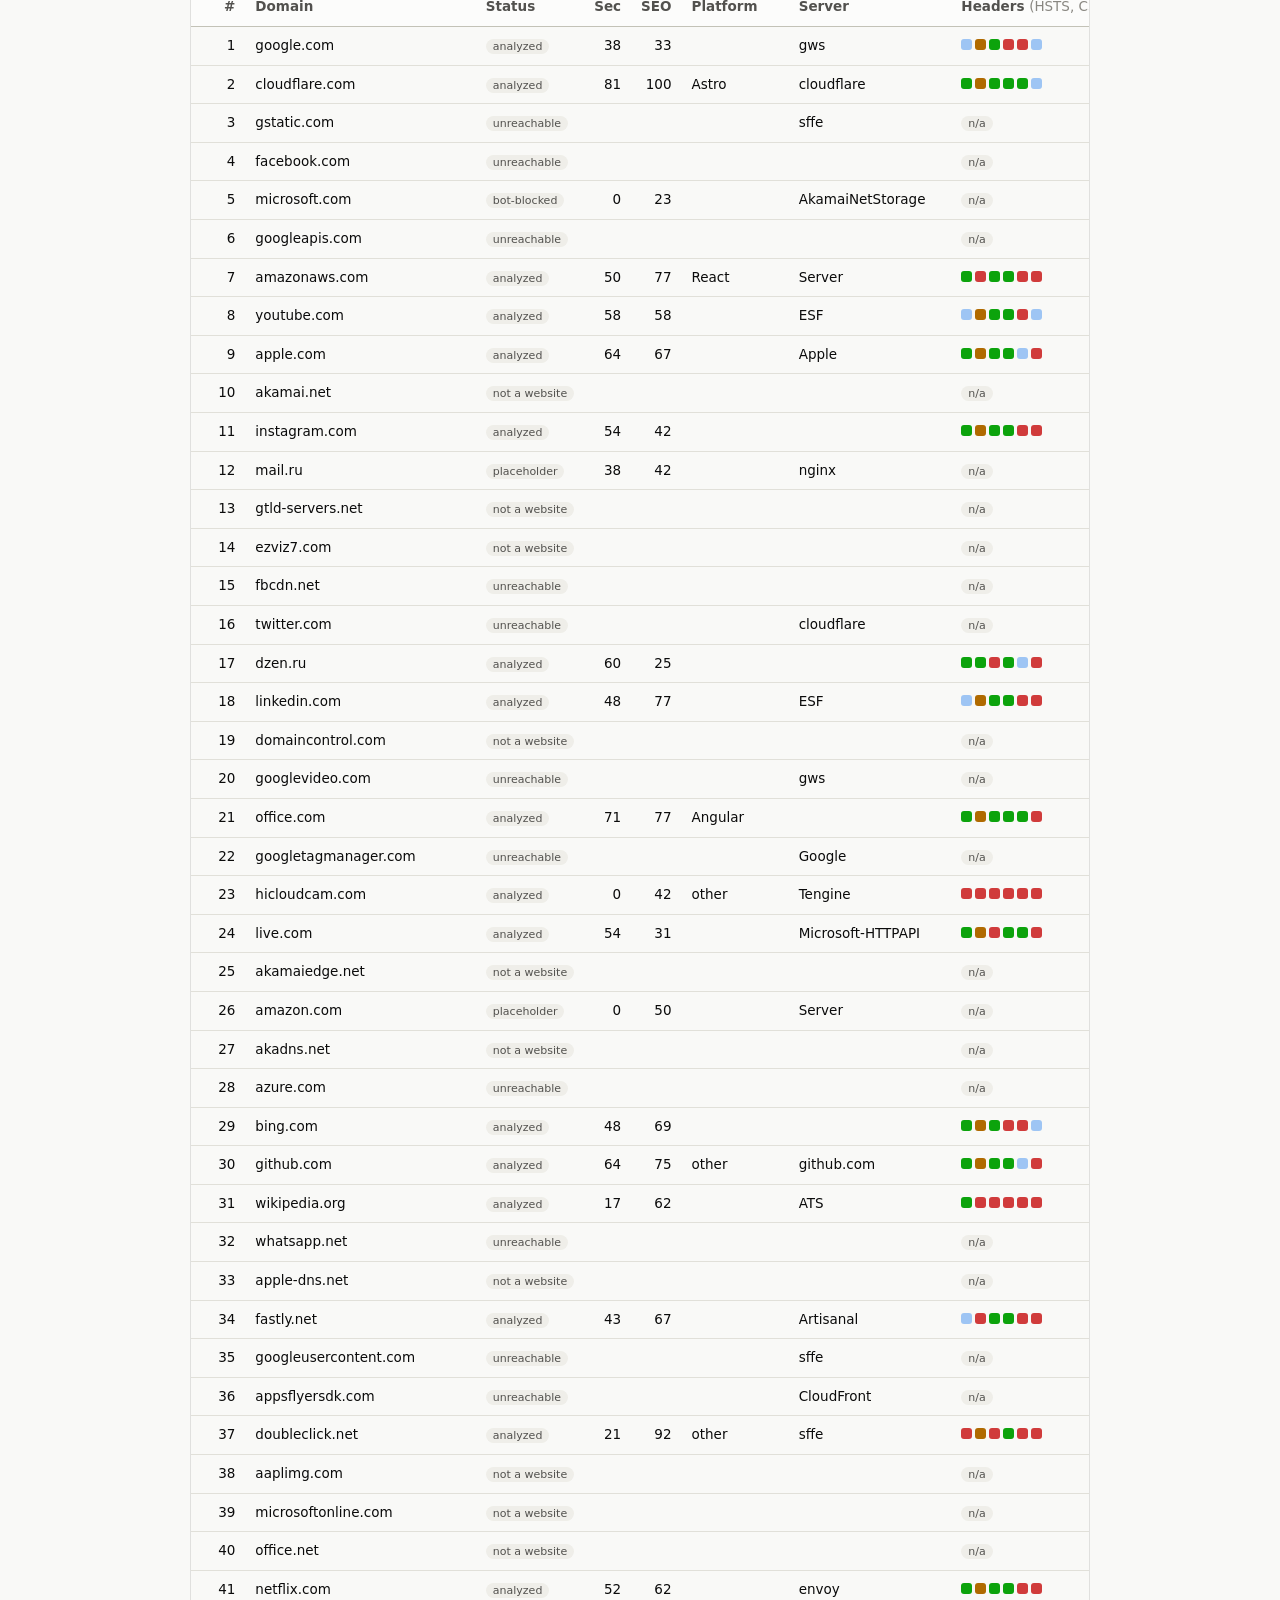
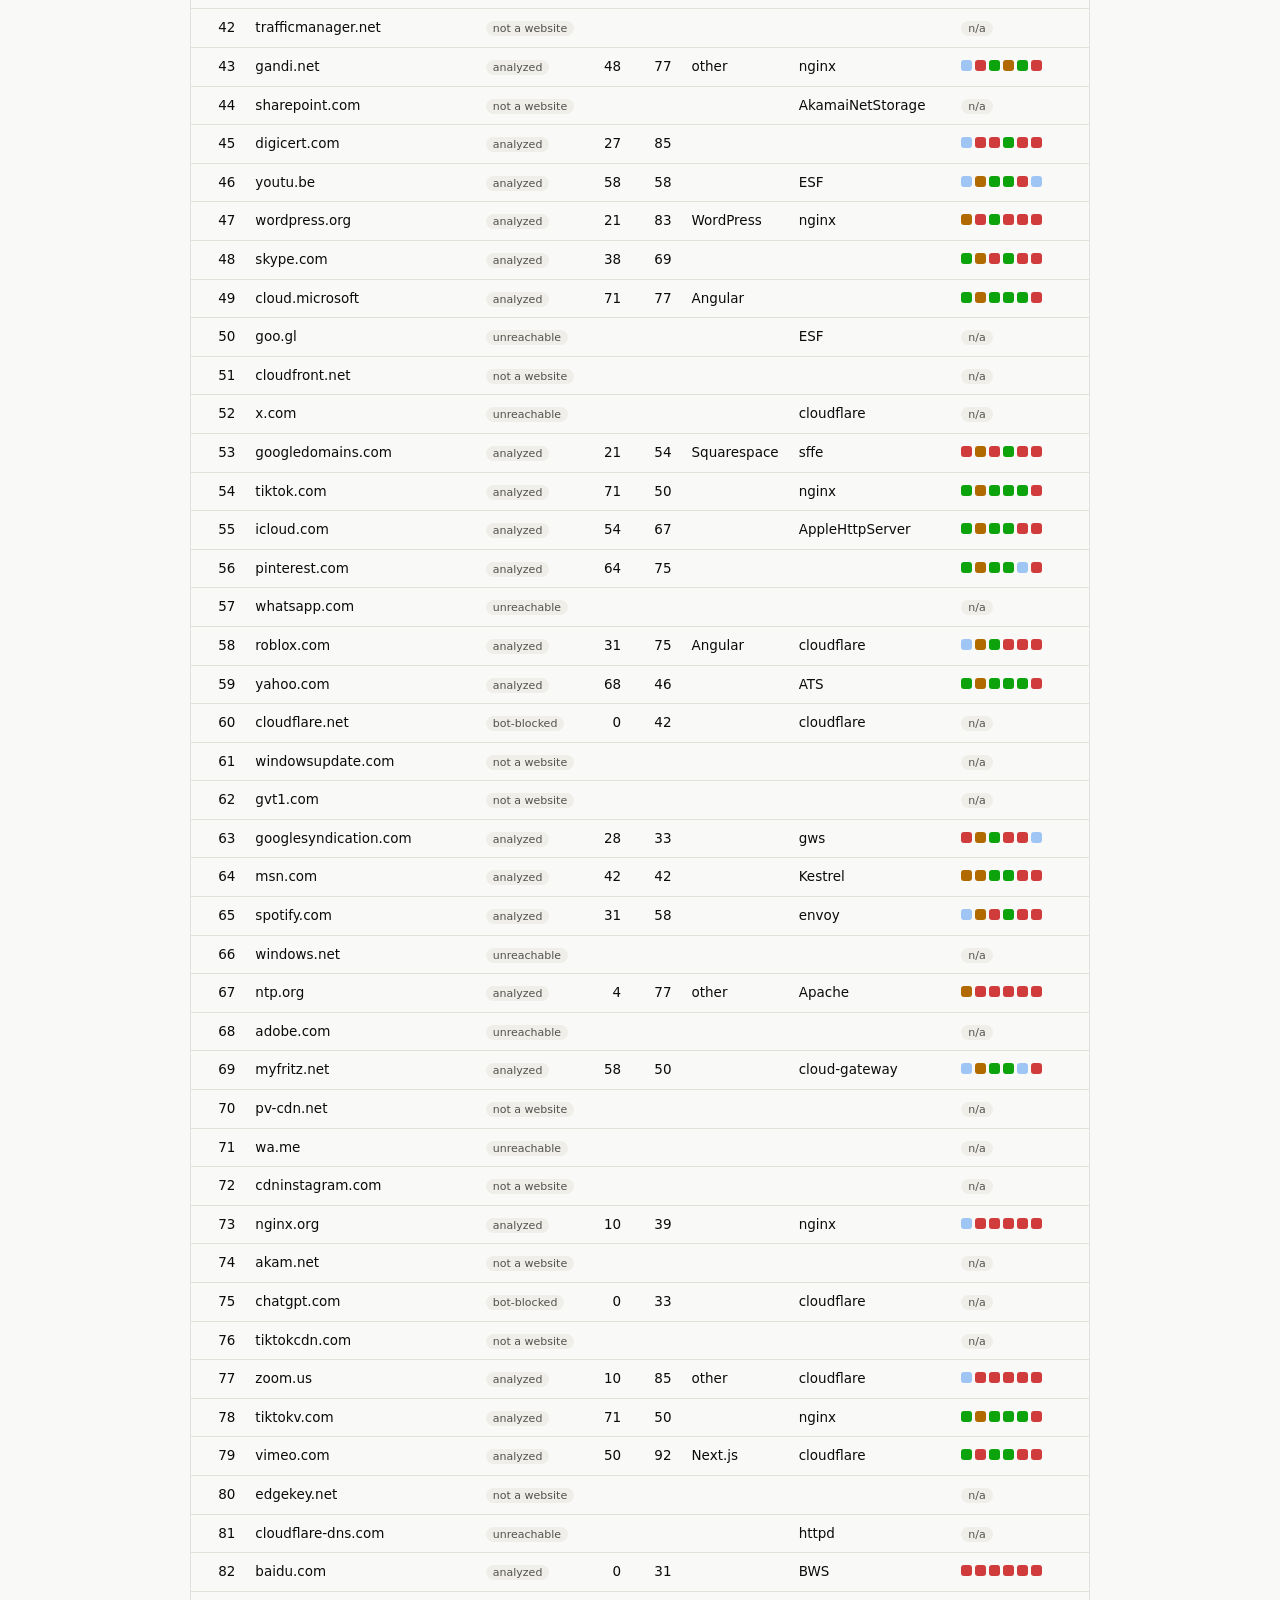
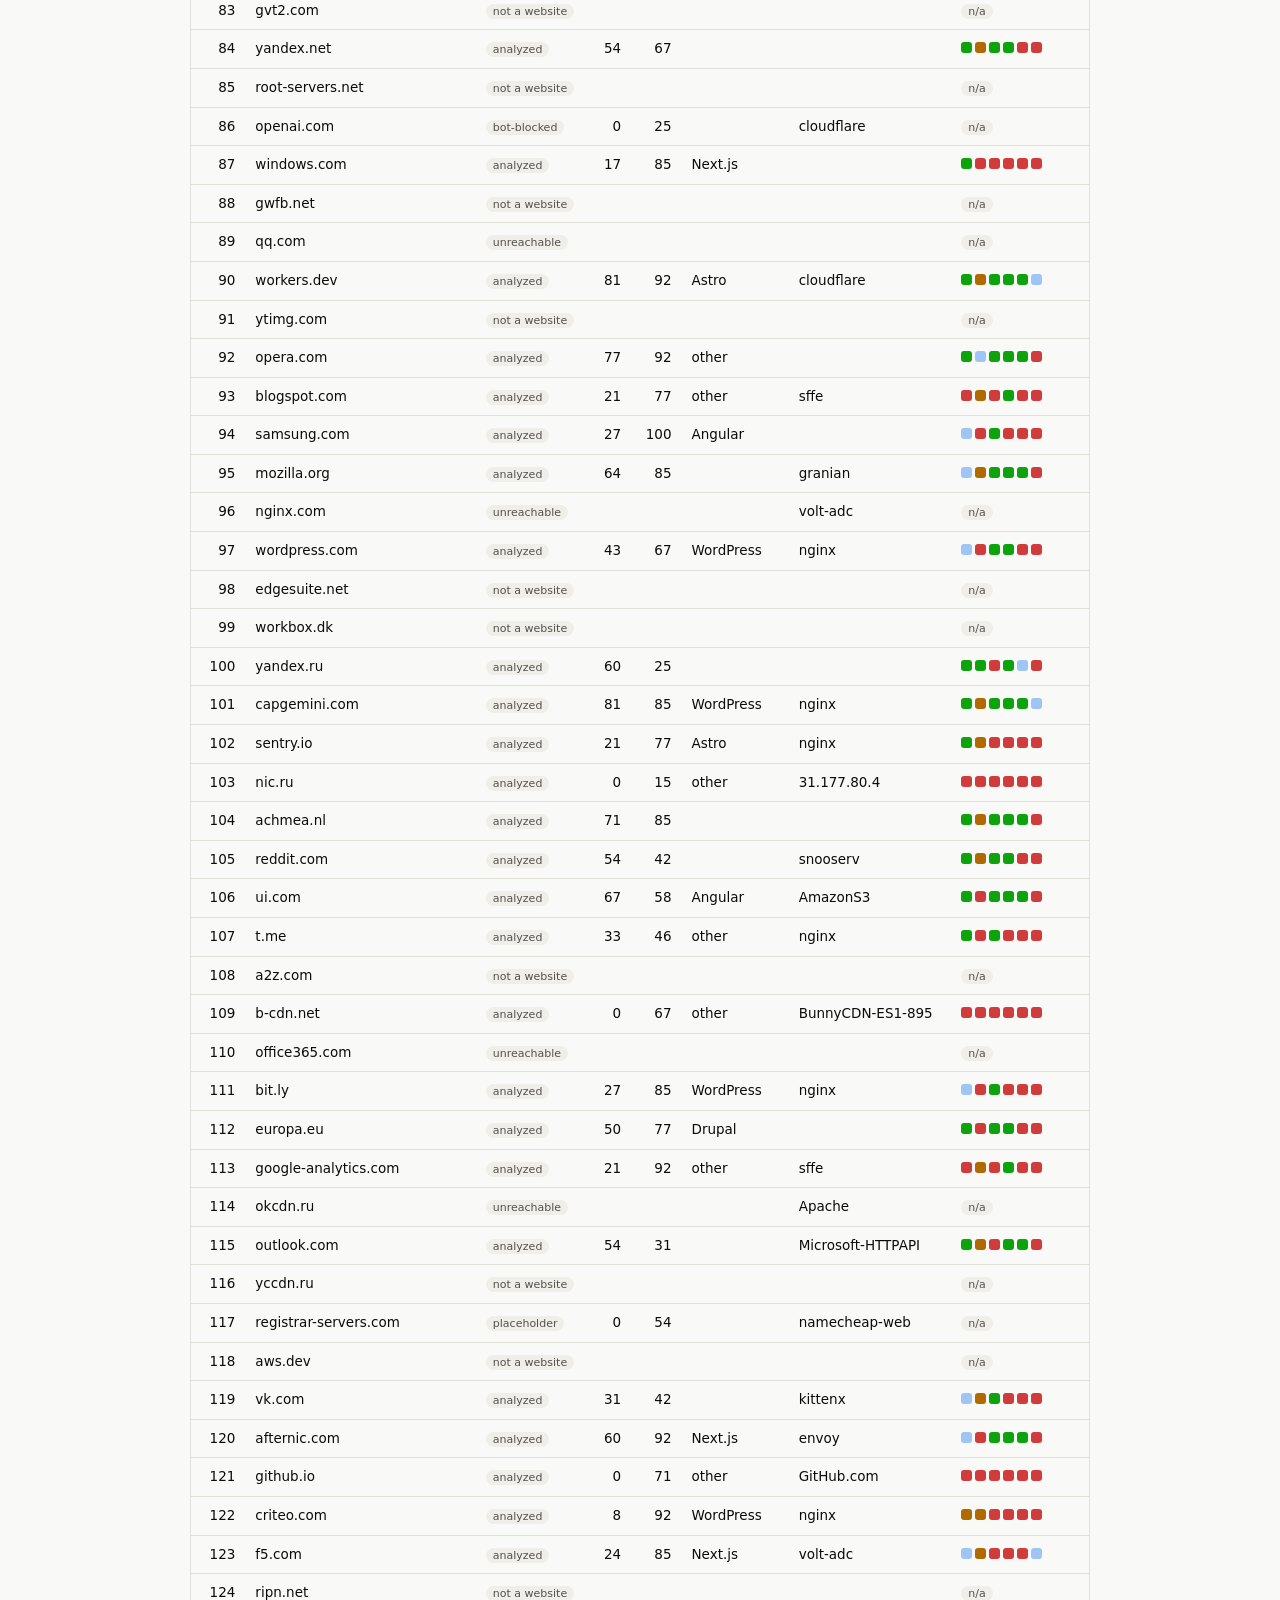
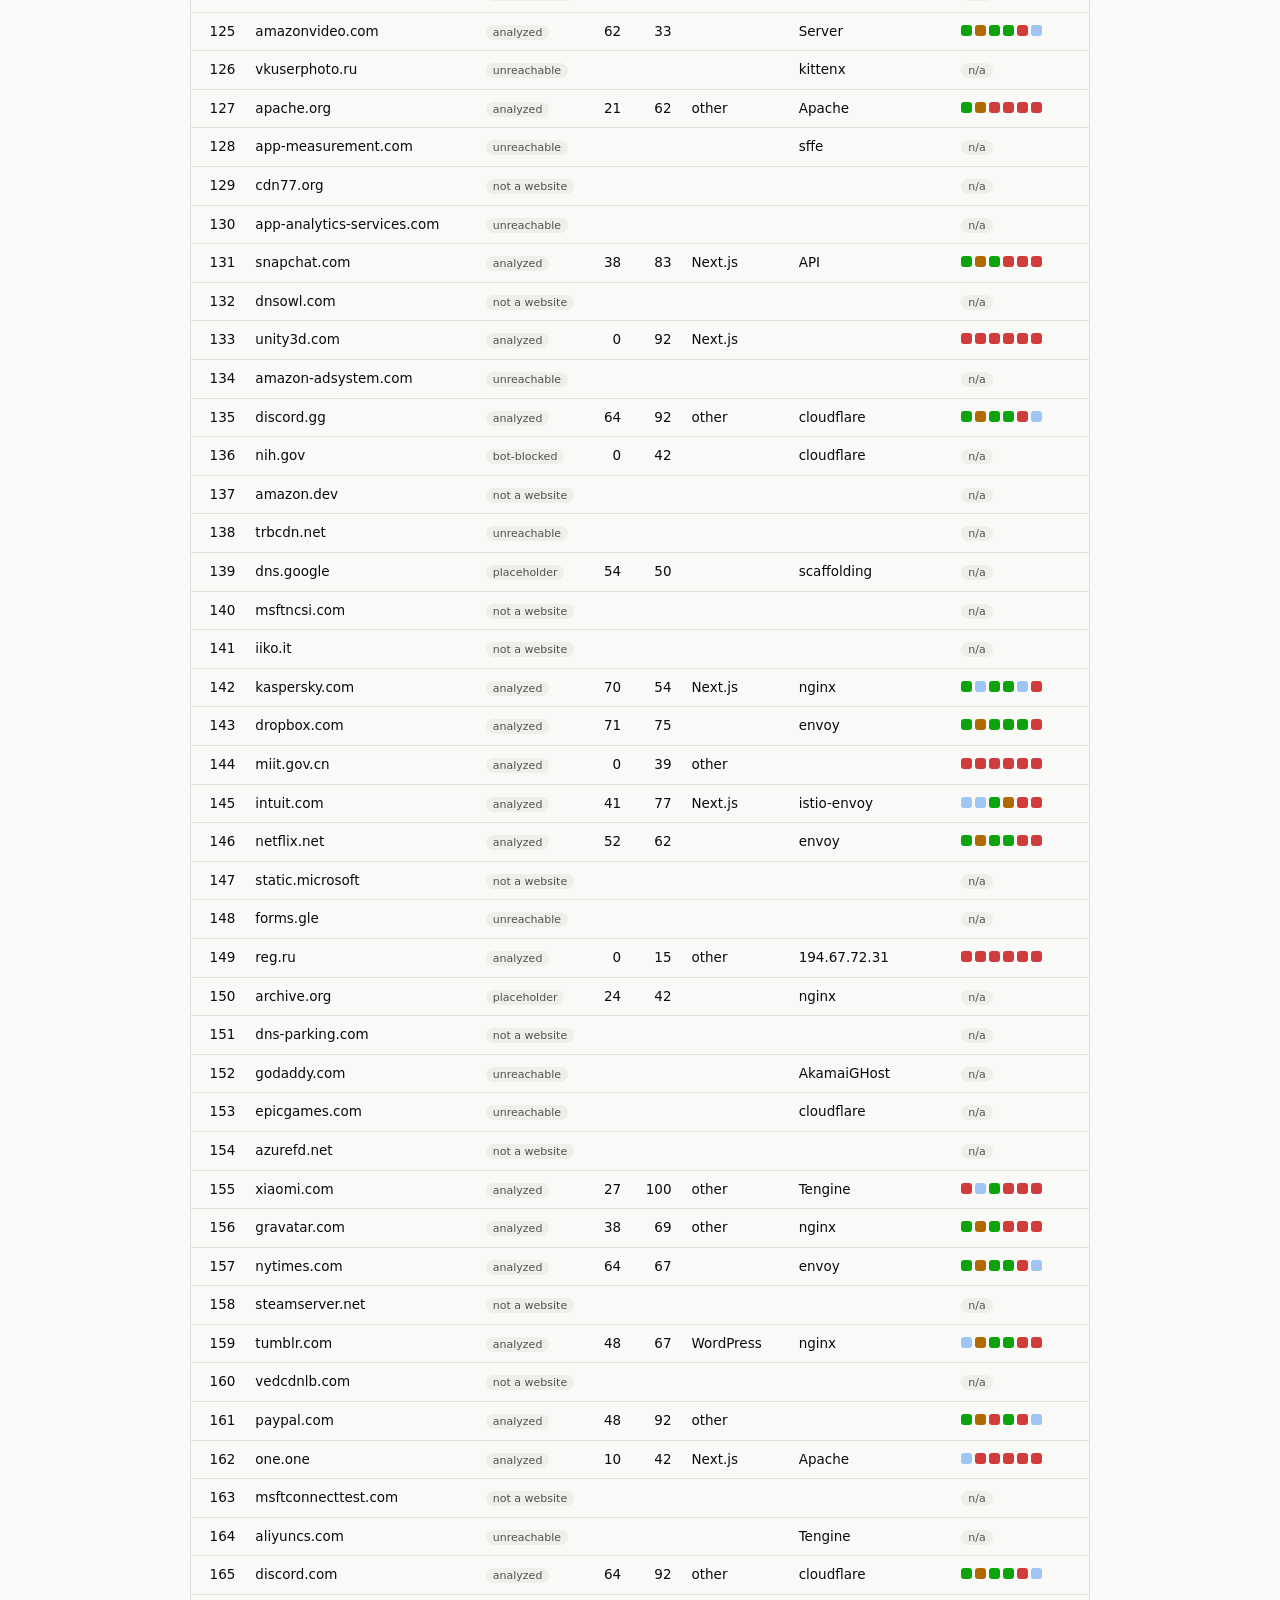
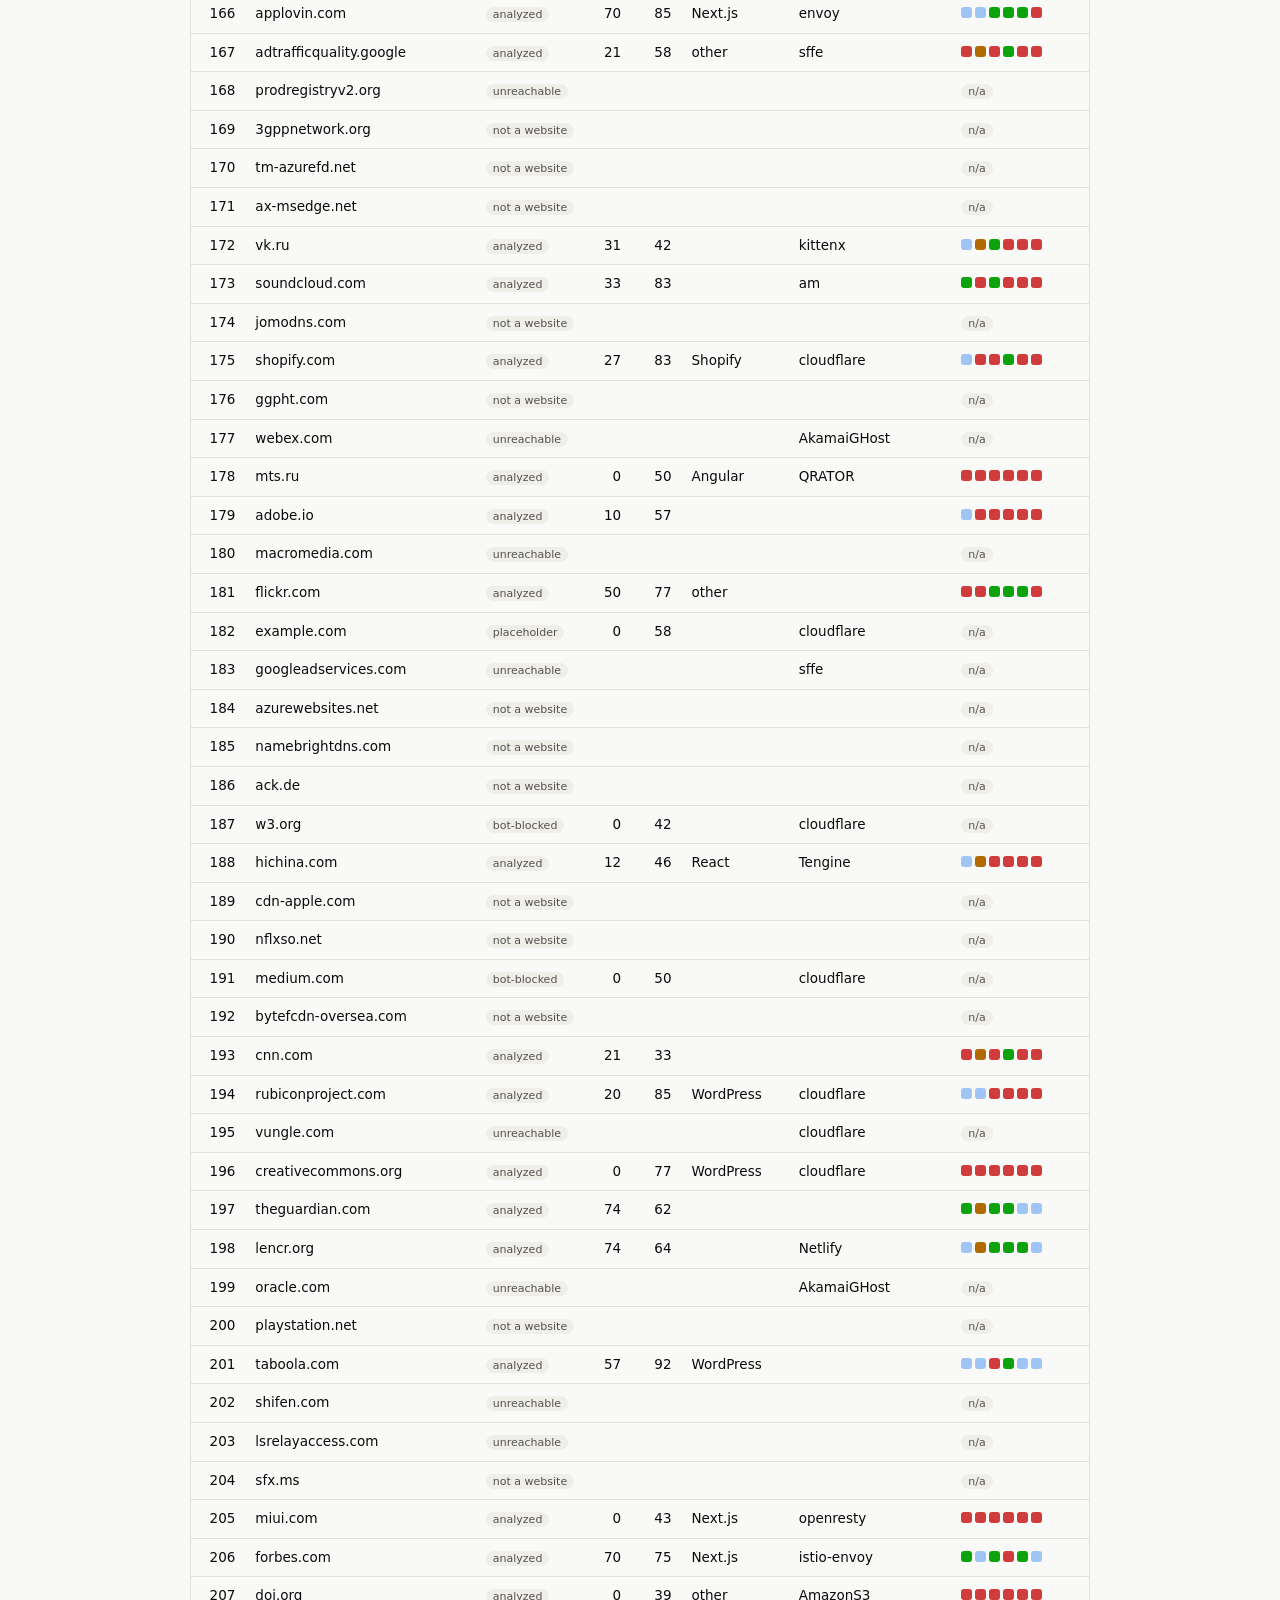
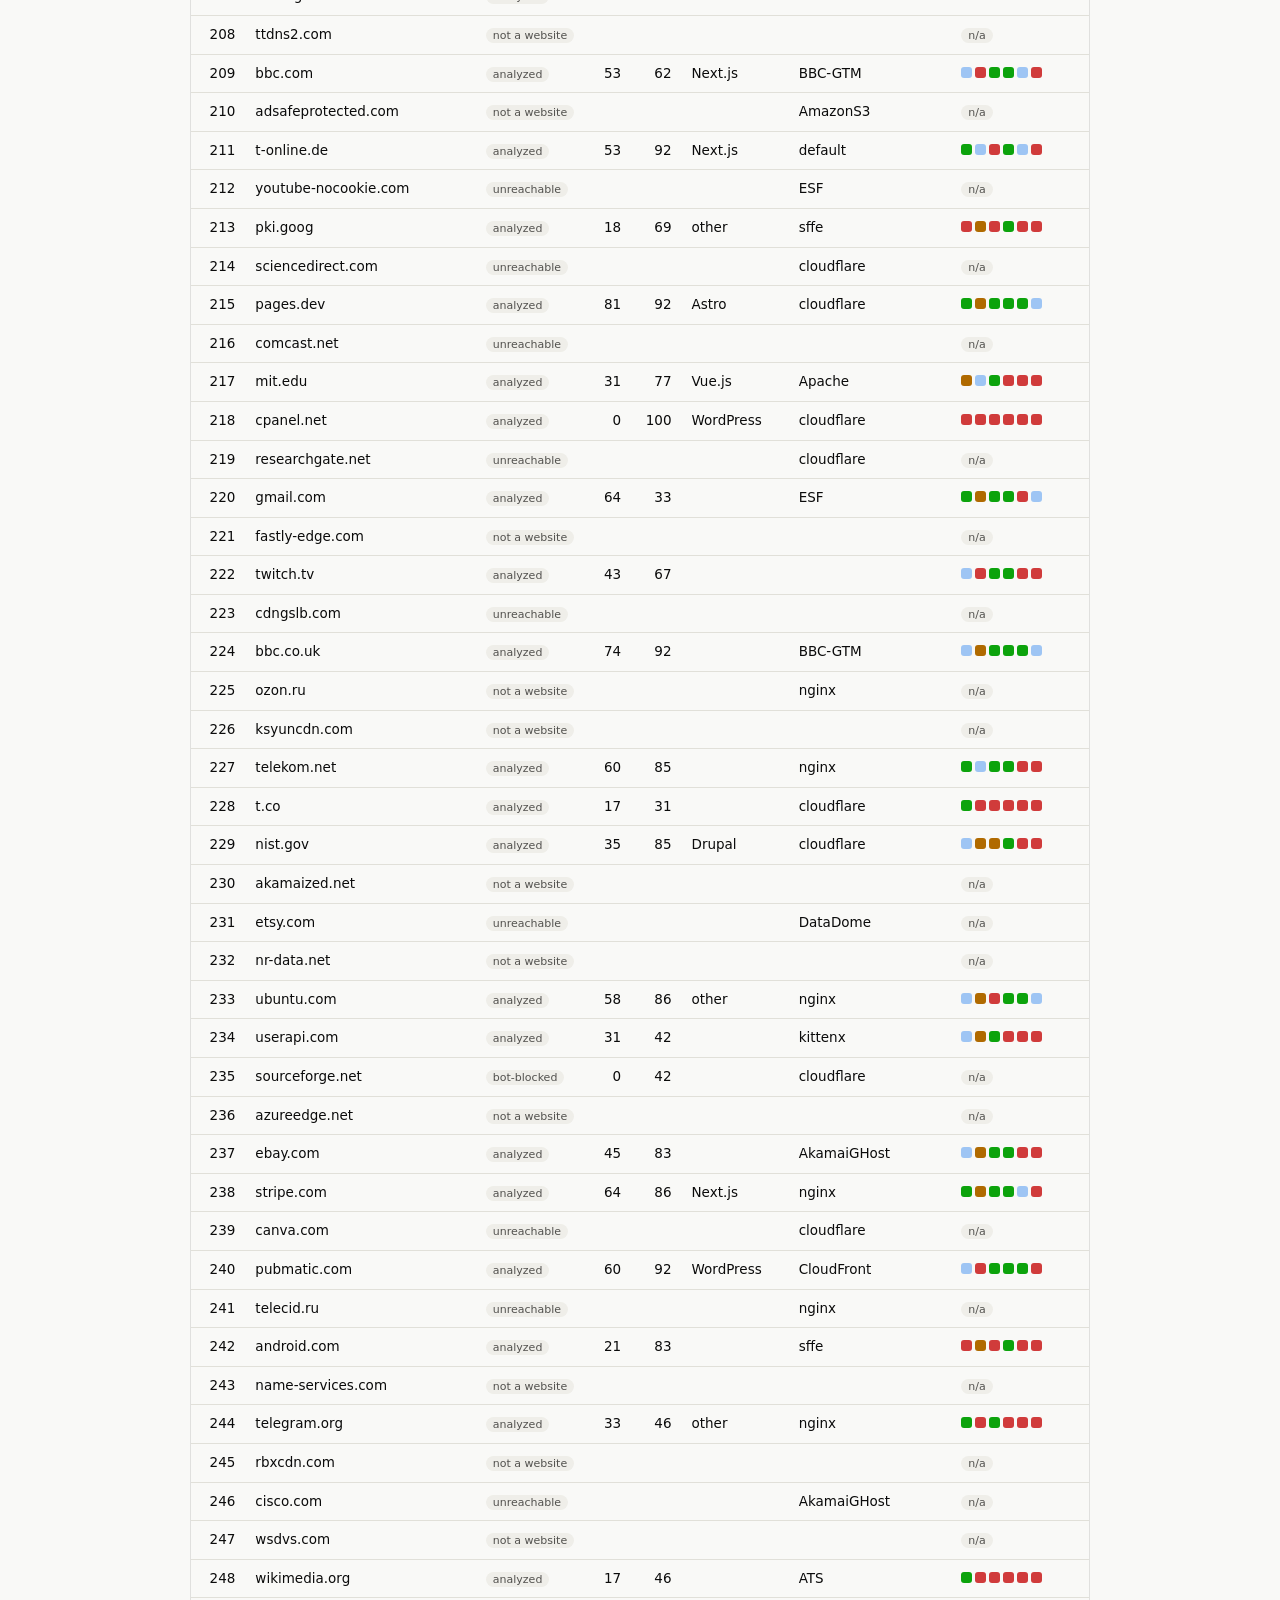
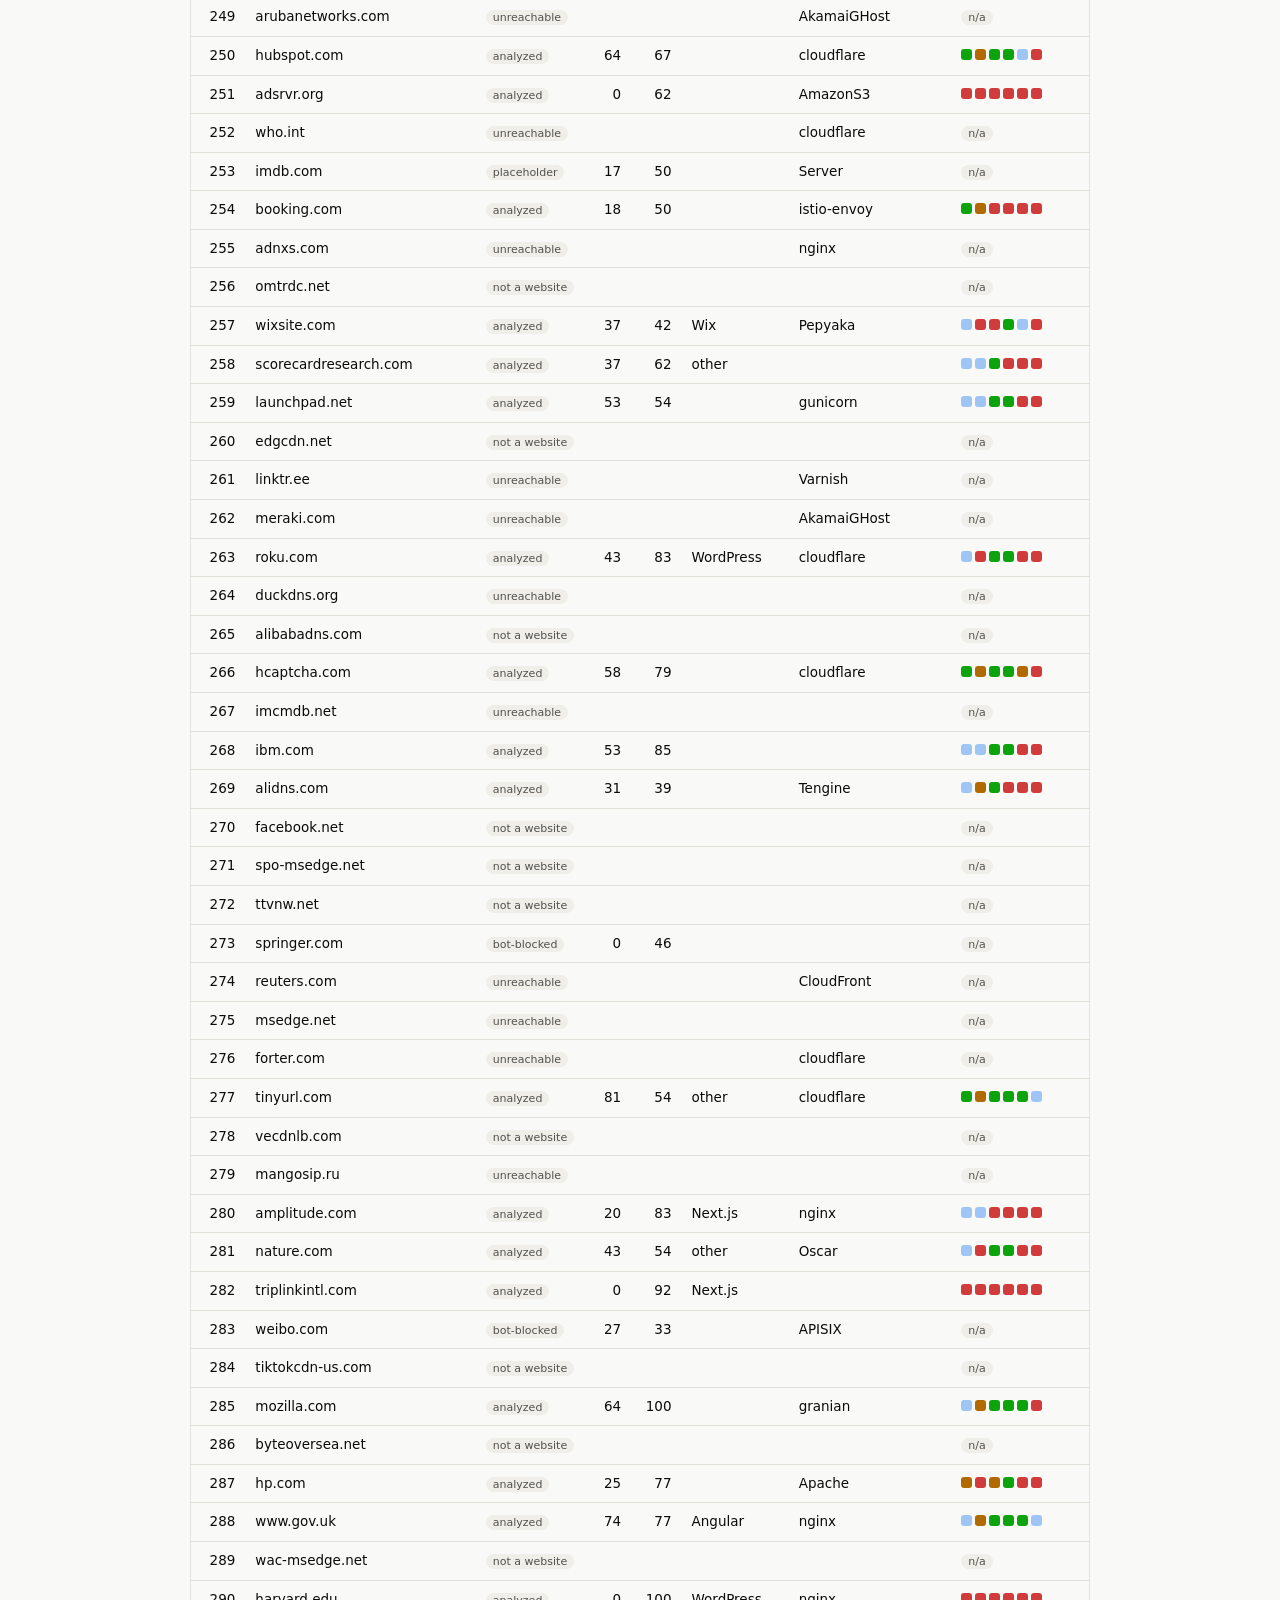
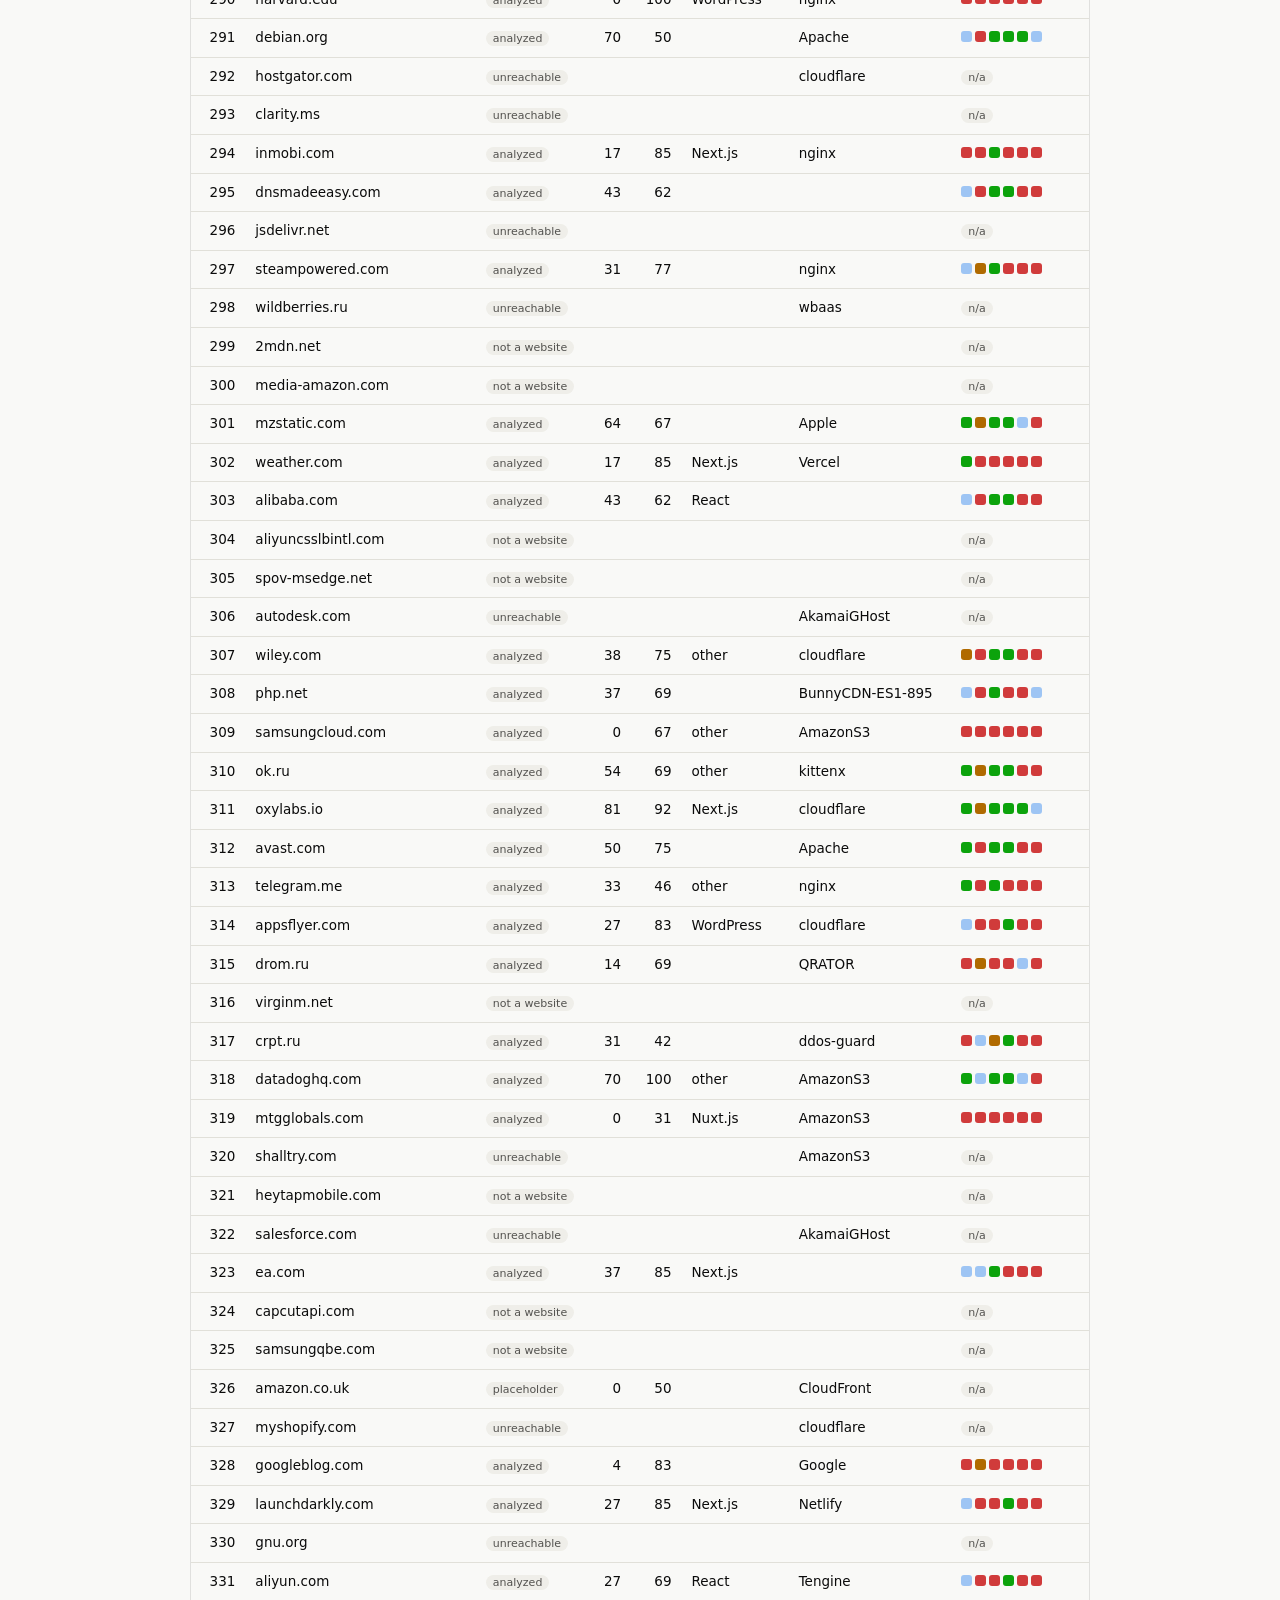
==== commit c7ef3684: "Add live "grade your own site" checker to the interactive page Cross-origin fetch to the API's free " ====
--- a/docs/index.html
+++ b/docs/index.html
@@ -5,7 +5,17 @@
 <meta name="viewport" content="width=device-width, initial-scale=1">
 <title>Security headers of the top 1,000 websites</title>
 <meta name="description" content="A snapshot of how the Tranco top 1,000 websites configure their HTTP security headers. Median score 37/100; 82% have no working Content-Security-Policy.">
-<link rel="stylesheet" href="style.css">
+<link rel="icon" href="data:image/svg+xml,%3Csvg xmlns='http://www.w3.org/2000/svg' viewBox='0 0 100 100'%3E%3Ctext y='.9em' font-size='90'%3E%F0%9F%9B%A1%EF%B8%8F%3C/text%3E%3C/svg%3E">
+<meta property="og:type" content="article">
+<meta property="og:title" content="Security headers of the top 1,000 websites">
+<meta property="og:description" content="Median security-header score 37/100. ~82% have no Content-Security-Policy that would stop an XSS. Open dataset + methodology.">
+<meta property="og:image" content="https://josejux.github.io/top-1000-security-headers/social-card.png">
+<meta property="og:url" content="https://josejux.github.io/top-1000-security-headers/">
+<meta name="twitter:card" content="summary_large_image">
+<meta name="twitter:title" content="Security headers of the top 1,000 websites">
+<meta name="twitter:description" content="Median 37/100. ~82% have no working CSP. Open dataset + methodology.">
+<meta name="twitter:image" content="https://josejux.github.io/top-1000-security-headers/social-card.png">
+<link rel="stylesheet" href="style.css?v=2">
 </head>
 <body>
 <div class="wrap">
@@ -20,12 +30,26 @@
   <div class="links">
     <a id="repo" href="#">GitHub repo &amp; scripts</a>
     <a id="csv" href="#">Download dataset (CSV)</a>
-    <a id="api" href="#">Grade your own site</a>
+    <a href="#checker">Grade your own site &darr;</a>
     <button class="theme-btn" id="theme">Theme</button>
   </div>
 </header>
 
 <section class="tiles" id="tiles"></section>
+
+<section class="block checker" id="checker">
+  <h2>How does your site score?</h2>
+  <p class="sub">Same six-header grading, run live against any URL. No sign-up. Powered by the
+  <a id="api" href="#">Web Metadata &amp; Contact Extractor API</a>.</p>
+  <div class="chart-card">
+    <form id="check-form" class="check-form">
+      <input id="check-url" type="text" inputmode="url" autocomplete="off"
+             placeholder="yourdomain.com" aria-label="URL to check">
+      <button type="submit" id="check-btn">Check</button>
+    </form>
+    <div id="check-out" class="check-out" hidden></div>
+  </div>
+</section>
 
 <section class="block">
   <h2>Most of the top sites are missing most of the headers</h2>
@@ -105,6 +129,6 @@
 </div>
 <div class="tip" id="tip"></div>
 <script src="data.js"></script>
-<script src="app.js"></script>
+<script src="app.js?v=2"></script>
 </body>
 </html>
--- a/docs/style.css
+++ b/docs/style.css
@@ -146,6 +146,36 @@
 .legend { display: flex; flex-wrap: wrap; gap: 14px; font-size: 12.5px; color: var(--ink-2); margin-top: 10px; }
 .legend span { display: inline-flex; align-items: center; gap: 5px; }
 
+.check-form { display: flex; gap: 10px; flex-wrap: wrap; }
+.check-form input {
+  flex: 1; min-width: 220px; padding: 11px 14px; border-radius: 9px; font: inherit; font-size: 15px;
+  border: 1px solid var(--border); background: var(--plane); color: var(--ink);
+}
+.check-form input:focus { outline: 2px solid var(--blue); outline-offset: 1px; }
+.check-form button {
+  padding: 11px 22px; border-radius: 9px; border: 0; background: var(--blue); color: #fff;
+  font: inherit; font-size: 15px; font-weight: 600; cursor: pointer;
+}
+.check-form button:disabled { opacity: .55; cursor: default; }
+.check-out { margin-top: 18px; font-size: 14.5px; }
+.check-out .co-head { display: flex; align-items: baseline; gap: 12px; flex-wrap: wrap; margin-bottom: 14px; }
+.check-out .co-score { font-size: 34px; font-weight: 700; letter-spacing: -0.02em; }
+.check-out .co-score.lo { color: var(--red); }
+.check-out .co-score.mid { color: var(--warn); }
+.check-out .co-score.hi { color: var(--good); }
+.check-out .co-url { color: var(--ink-2); word-break: break-all; }
+.check-out .co-row {
+  display: grid; grid-template-columns: 20px 1fr auto; gap: 10px; align-items: start;
+  padding: 9px 0; border-top: 1px solid var(--grid);
+}
+.check-out .co-row .d { margin-top: 2px; }
+.check-out .co-name { font-weight: 600; }
+.check-out .co-why { color: var(--ink-2); font-size: 13px; margin-top: 2px; }
+.check-out .co-why code { word-break: break-all; font-size: 12px; }
+.check-out .co-grade { font-size: 12px; padding: 2px 9px; border-radius: 999px; background: var(--chip); color: var(--ink-2); white-space: nowrap; }
+.check-out .co-err { color: var(--red); }
+.check-out .co-cta { margin-top: 16px; font-size: 13.5px; color: var(--ink-2); }
+
 .method { font-size: 14.5px; color: var(--ink-2); }
 .method h2 { color: var(--ink); }
 .method code { background: var(--chip); padding: 1px 5px; border-radius: 4px; font-size: 13px; }
